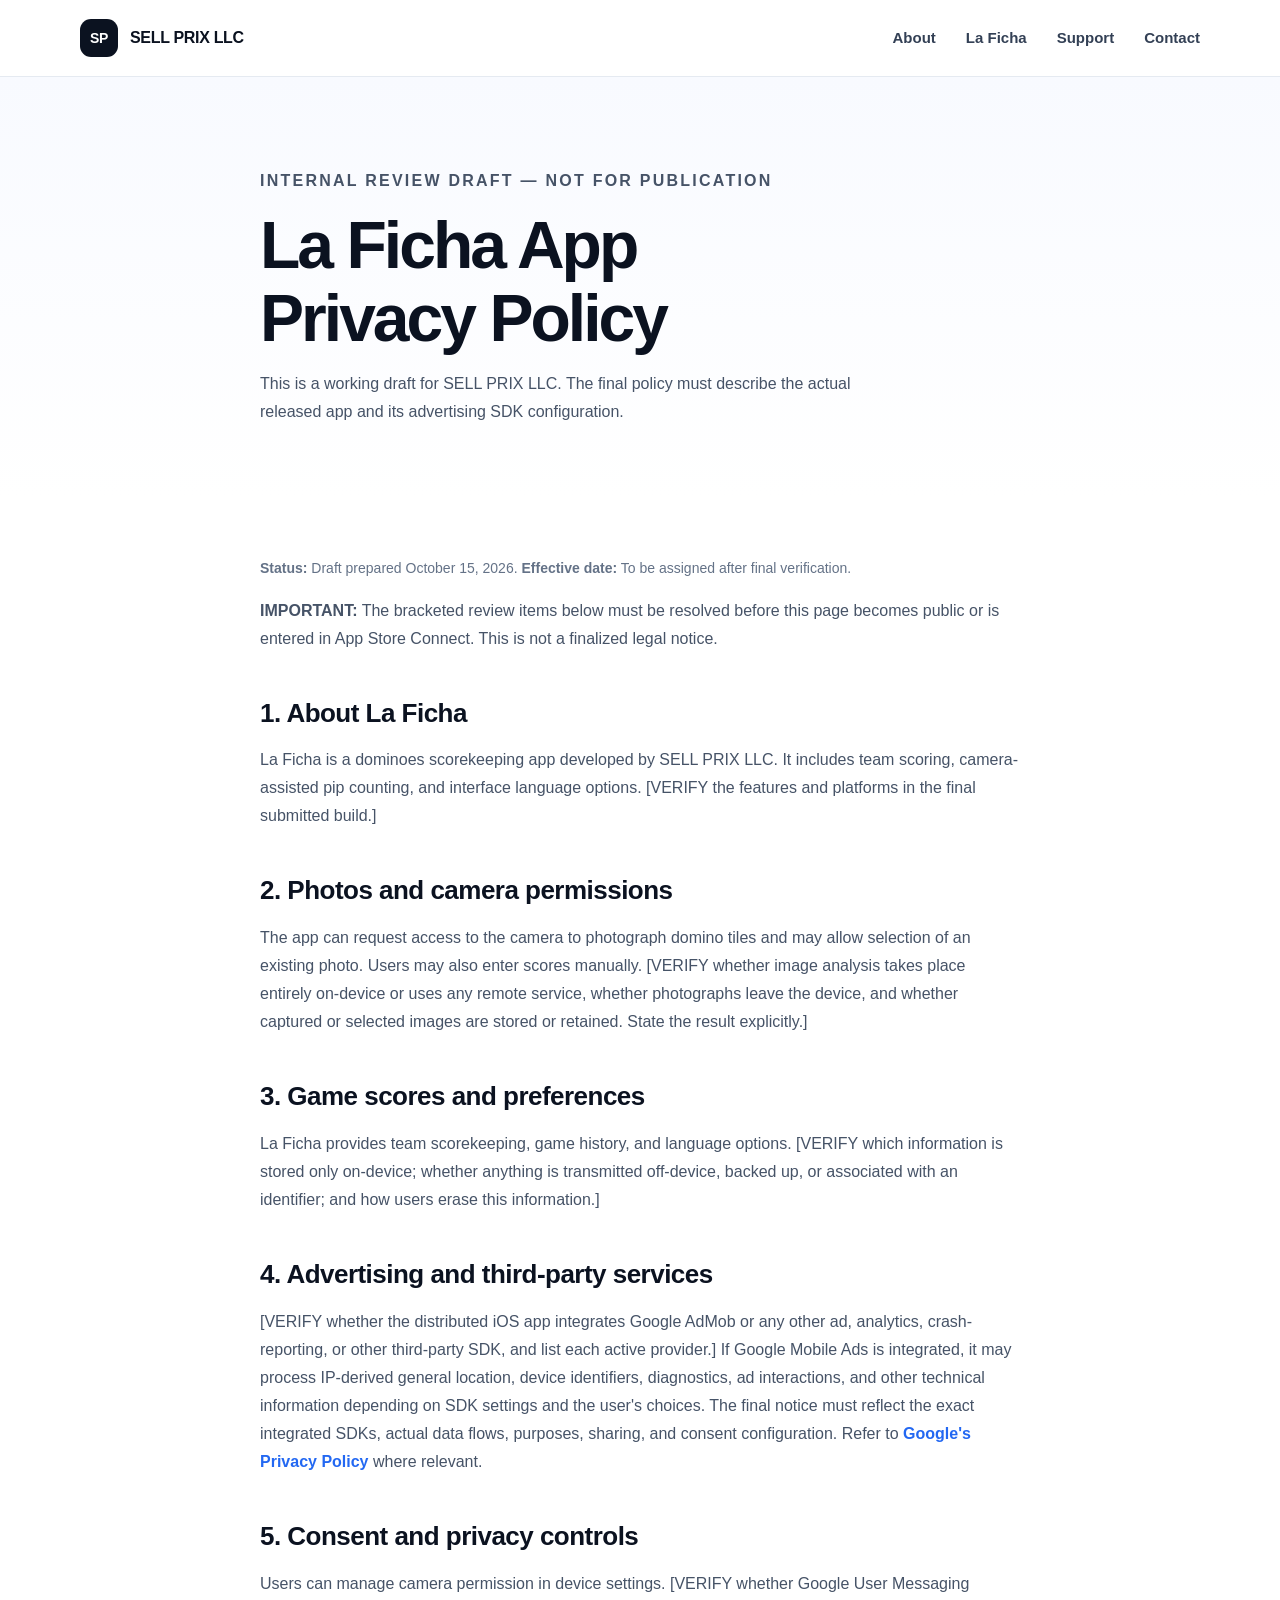
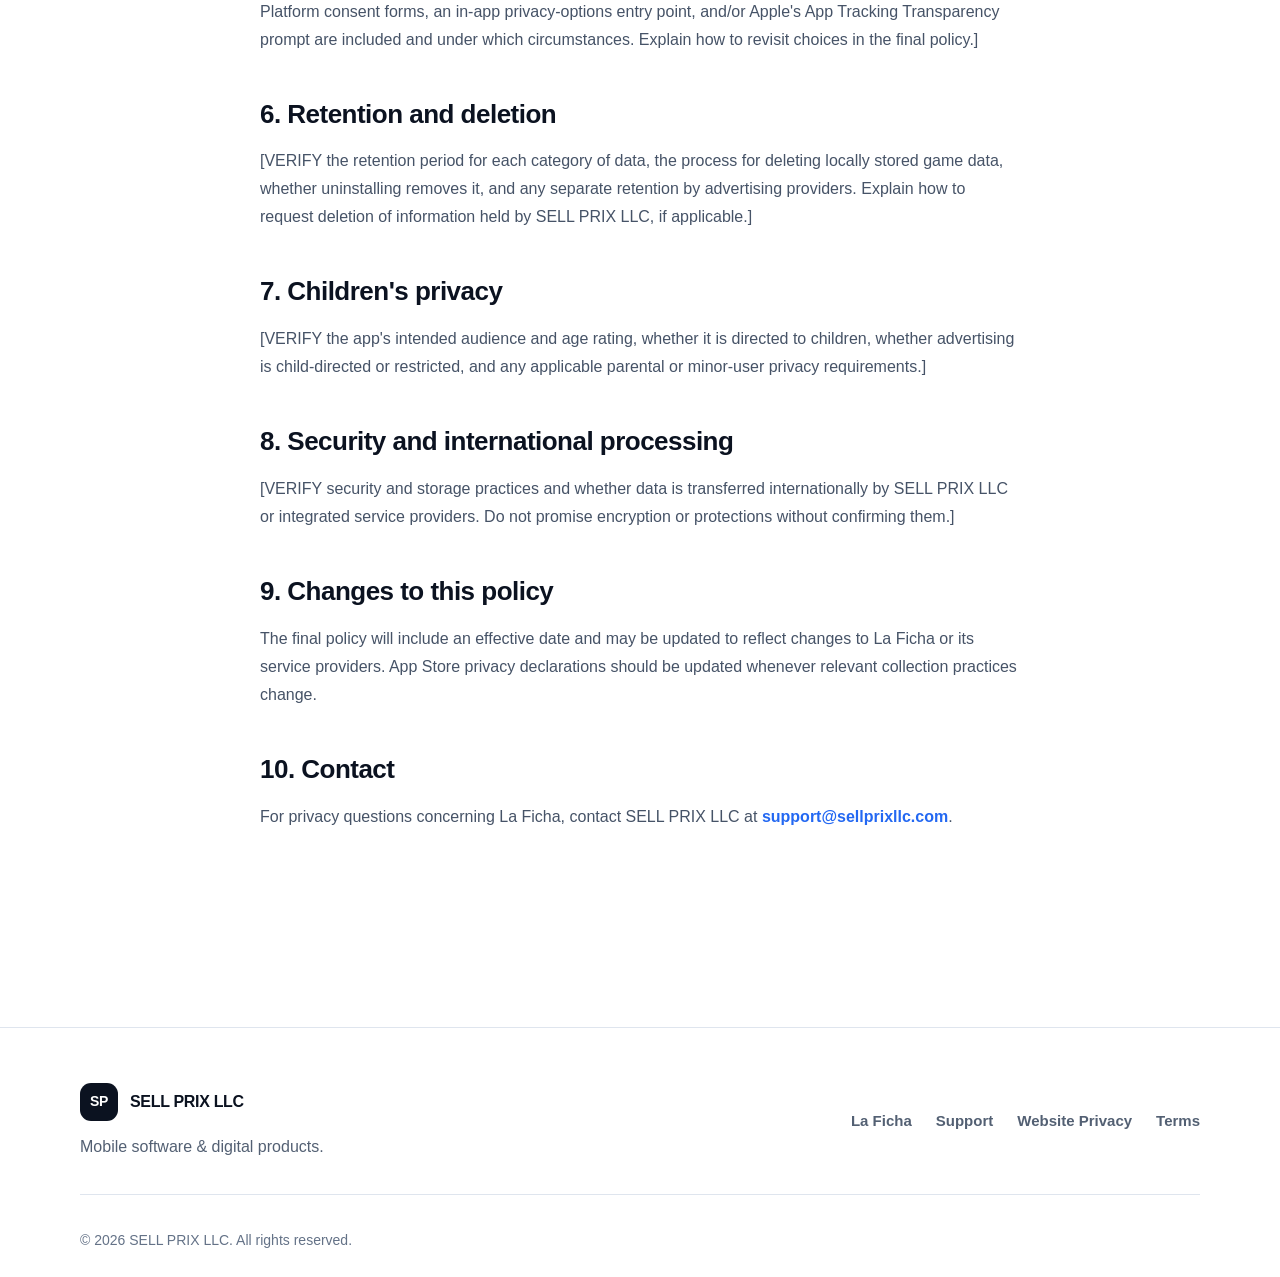
==== la-ficha-privacy.html @ 730cd88e "Stage internal review-only La Ficha app privacy policy; do not publish before SDK and data-flow audi" ====
<!doctype html>
<html lang="en">
<head>
  <meta charset="utf-8">
  <meta name="viewport" content="width=device-width, initial-scale=1">
  <meta name="robots" content="noindex,nofollow">
  <meta name="theme-color" content="#0b1220">
  <meta name="description" content="Internal review draft of the La Ficha app privacy policy. Not yet finalized or approved for publication.">
  <title>La Ficha App Privacy — Internal Review Draft | SELL PRIX LLC</title>
  <link rel="icon" type="image/svg+xml" href="favicon.svg">
  <link rel="stylesheet" href="styles.css?v=2026-refresh-1">
</head>
<body>
  <a class="skip-link" href="#main-content">Skip to content</a>
  <header class="site-header">
    <div class="container nav-wrap">
      <a class="brand" href="index.html" aria-label="SELL PRIX LLC home"><span class="brand-mark">SP</span><span>SELL PRIX LLC</span></a>
      <button class="nav-toggle" type="button" aria-label="Open navigation" aria-controls="primary-nav" aria-expanded="false">☰</button>
      <nav class="nav-links" id="primary-nav" aria-label="Primary navigation">
        <a href="index.html#about">About</a><a href="la-ficha.html">La Ficha</a><a href="support.html">Support</a><a href="index.html#contact">Contact</a>
      </nav>
    </div>
  </header>
  <main id="main-content">
    <section class="page-hero">
      <div class="container content-narrow">
        <p class="eyebrow">Internal review draft — not for publication</p>
        <h1>La Ficha App Privacy Policy</h1>
        <p>This is a working draft for SELL PRIX LLC. The final policy must describe the actual released app and its advertising SDK configuration.</p>
      </div>
    </section>
    <section class="content-page">
      <div class="container content-narrow">
        <p class="meta"><strong>Status:</strong> Draft prepared October 15, 2026. <strong>Effective date:</strong> To be assigned after final verification.</p>
        <p><strong>IMPORTANT:</strong> The bracketed review items below must be resolved before this page becomes public or is entered in App Store Connect. This is not a finalized legal notice.</p>

        <h2>1. About La Ficha</h2>
        <p>La Ficha is a dominoes scorekeeping app developed by SELL PRIX LLC. It includes team scoring, camera-assisted pip counting, and interface language options. [VERIFY the features and platforms in the final submitted build.]</p>

        <h2>2. Photos and camera permissions</h2>
        <p>The app can request access to the camera to photograph domino tiles and may allow selection of an existing photo. Users may also enter scores manually. [VERIFY whether image analysis takes place entirely on-device or uses any remote service, whether photographs leave the device, and whether captured or selected images are stored or retained. State the result explicitly.]</p>

        <h2>3. Game scores and preferences</h2>
        <p>La Ficha provides team scorekeeping, game history, and language options. [VERIFY which information is stored only on-device; whether anything is transmitted off-device, backed up, or associated with an identifier; and how users erase this information.]</p>

        <h2>4. Advertising and third-party services</h2>
        <p>[VERIFY whether the distributed iOS app integrates Google AdMob or any other ad, analytics, crash-reporting, or other third-party SDK, and list each active provider.] If Google Mobile Ads is integrated, it may process IP-derived general location, device identifiers, diagnostics, ad interactions, and other technical information depending on SDK settings and the user's choices. The final notice must reflect the exact integrated SDKs, actual data flows, purposes, sharing, and consent configuration. Refer to <a class="text-link" href="https://policies.google.com/privacy">Google's Privacy Policy</a> where relevant.</p>

        <h2>5. Consent and privacy controls</h2>
        <p>Users can manage camera permission in device settings. [VERIFY whether Google User Messaging Platform consent forms, an in-app privacy-options entry point, and/or Apple's App Tracking Transparency prompt are included and under which circumstances. Explain how to revisit choices in the final policy.]</p>

        <h2>6. Retention and deletion</h2>
        <p>[VERIFY the retention period for each category of data, the process for deleting locally stored game data, whether uninstalling removes it, and any separate retention by advertising providers. Explain how to request deletion of information held by SELL PRIX LLC, if applicable.]</p>

        <h2>7. Children's privacy</h2>
        <p>[VERIFY the app's intended audience and age rating, whether it is directed to children, whether advertising is child-directed or restricted, and any applicable parental or minor-user privacy requirements.]</p>

        <h2>8. Security and international processing</h2>
        <p>[VERIFY security and storage practices and whether data is transferred internationally by SELL PRIX LLC or integrated service providers. Do not promise encryption or protections without confirming them.]</p>

        <h2>9. Changes to this policy</h2>
        <p>The final policy will include an effective date and may be updated to reflect changes to La Ficha or its service providers. App Store privacy declarations should be updated whenever relevant collection practices change.</p>

        <h2>10. Contact</h2>
        <p>For privacy questions concerning La Ficha, contact SELL PRIX LLC at <a class="text-link" href="mailto:support@sellprixllc.com">support@sellprixllc.com</a>.</p>
      </div>
    </section>
  </main>
  <footer class="site-footer">
    <div class="container footer-grid">
      <div><a class="brand footer-brand" href="index.html"><span class="brand-mark">SP</span><span>SELL PRIX LLC</span></a><p>Mobile software &amp; digital products.</p></div>
      <div class="footer-links"><a href="la-ficha.html">La Ficha</a><a href="support.html">Support</a><a href="privacy.html">Website Privacy</a><a href="terms.html">Terms</a></div>
    </div>
    <div class="container copyright">© 2026 SELL PRIX LLC. All rights reserved.</div>
  </footer>
  <script src="script.js"></script>
</body>
</html>
---- styles.css ----
:root {
  --ink: #0b1220;
  --muted-ink: #536073;
  --blue: #2368f2;
  --blue-dark: #164dc0;
  --line: #dfe5ee;
  --surface: #f4f7fb;
  --white: #ffffff;
  --radius: 22px;
}
* { box-sizing: border-box; }
html { scroll-behavior: smooth; scroll-padding-top: 96px; -webkit-text-size-adjust: 100%; }
body {
  margin: 0;
  font-family: Inter, ui-sans-serif, -apple-system, BlinkMacSystemFont, "Segoe UI", sans-serif;
  color: var(--ink);
  background: var(--white);
  line-height: 1.6;
}
a { color: inherit; }
h1, h2, h3 { text-wrap: balance; }
img { max-width: 100%; display: block; }
.container { width: min(1120px, calc(100% - 40px)); margin: 0 auto; }

.site-header {
  position: sticky;
  top: 0;
  z-index: 50;
  background: rgba(255,255,255,.92);
  border-bottom: 1px solid rgba(223,229,238,.8);
  backdrop-filter: blur(18px);
}
.nav-wrap { min-height: 76px; display: flex; align-items: center; justify-content: space-between; }
.brand {
  display: inline-flex; align-items: center; gap: 12px; text-decoration: none;
  font-weight: 800; letter-spacing: -.02em; line-height: 1.2;
}
.brand-mark {
  width: 38px; height: 38px; border-radius: 11px; display: inline-grid; place-items: center;
  background: var(--ink); color: var(--white); font-size: 14px;
}
.nav-links { display: flex; gap: 30px; align-items: center; }
.nav-links a { text-decoration: none; color: #334055; font-weight: 650; font-size: 15px; }
.nav-links a:hover { color: var(--blue); }
.nav-toggle { display: none; border: 0; background: transparent; font-size: 25px; padding: 8px; color: var(--ink); }

.hero {
  overflow: hidden;
  background: radial-gradient(circle at 75% 20%, rgba(35,104,242,.12), transparent 28%),
              linear-gradient(180deg, #fff 0%, #f8faff 100%);
}
.hero-grid {
  min-height: 680px; display: grid; grid-template-columns: 1.08fr .92fr;
  gap: 70px; align-items: center; padding: 86px 0;
}
.eyebrow {
  margin: 0 0 14px; text-transform: uppercase; letter-spacing: .14em;
  font-size: 12px; font-weight: 800; color: var(--blue); line-height: 1.5;
}
.hero h1, .section h2, .page-hero h1 {
  margin: 0; letter-spacing: -.045em; line-height: 1.1;
}
.hero h1 { max-width: 740px; font-size: clamp(42px, 6.6vw, 76px); }
.hero h1 span { color: var(--blue); }
.hero-copy { max-width: 62ch; margin: 26px 0 0; color: var(--muted-ink); font-size: clamp(17px, 1.7vw, 19px); line-height: 1.7; }
.hero-actions { display: flex; flex-wrap: wrap; gap: 12px; margin-top: 34px; }
.button {
  display: inline-flex; align-items: center; justify-content: center; min-height: 50px;
  padding: 0 20px; border-radius: 14px; text-decoration: none; font-weight: 750;
}
.primary { background: var(--blue); color: white; }
.secondary { background: white; border: 1px solid var(--line); color: var(--ink); }

/* iPhone preview: image fills the screen, with no artificial top or bottom gap. */
.hero-card { display: flex; align-items: center; justify-content: center; min-width: 0; }
.phone-shell {
  position: relative;
  width: min(390px, calc(100vw - 36px));
  padding: 7px;
  border: 4px solid #0a0d14;
  border-radius: 52px;
  background: #0a0d14;
  box-shadow: 0 28px 70px rgba(11, 18, 32, .25);
  overflow: hidden;
  transform: none;
}
.phone-top {
  position: absolute;
  z-index: 2;
  top: 7px;
  left: 50%;
  width: 38%;
  height: 22px;
  margin: 0;
  transform: translateX(-50%);
  border-radius: 0 0 16px 16px;
  background: #0a0d14;
  pointer-events: none;
}
.phone-screen {
  display: block;
  width: 100%;
  max-width: none;
  height: auto;
  border-radius: 40px;
  object-fit: contain;
  object-position: center;
  background: transparent;
}

.section { padding: 100px 0; }
.section.muted { background: var(--surface); }
.section h2 { font-size: clamp(34px, 4.6vw, 54px); max-width: 720px; }
.split { display: grid; grid-template-columns: .85fr 1.15fr; gap: 90px; }
.prose { color: var(--muted-ink); font-size: 17px; line-height: 1.75; }

.product-card {
  margin-top: 42px; background: white; border: 1px solid var(--line); border-radius: var(--radius); padding: 30px;
  box-shadow: 0 12px 34px rgba(30,46,77,.06);
}
.product-card--full { display: grid; gap: 28px; }
.product-title-row { display: flex; gap: 16px; align-items: center; flex-wrap: wrap; }
.product-title-row h3 { margin: 0; font-size: 32px; letter-spacing: -.035em; line-height: 1.25; }
.status {
  background: #edf4ff; color: #1b55c7; border: 1px solid #d9e7ff;
  border-radius: 999px; padding: 5px 10px; font-size: 12px; font-weight: 800;
}
.product-copy > p { color: var(--muted-ink); max-width: 75ch; font-size: 17px; line-height: 1.7; }
.feature-tags { display: flex; flex-wrap: wrap; gap: 8px; margin: 18px 0; }
.feature-tags span {
  border: 1px solid var(--line); border-radius: 999px; padding: 7px 11px;
  font-size: 12px; font-weight: 700;
}
.text-link { color: var(--blue); text-decoration: none; font-weight: 800; }

.screenshot-grid {
  display: grid;
  grid-template-columns: repeat(3, 1fr);
  gap: 18px;
}
.shot-card {
  margin: 0;
  background: #fff;
  border: 1px solid var(--line);
  border-radius: 20px;
  overflow: hidden;
  box-shadow: 0 8px 24px rgba(30,46,77,.06);
}
.shot-card img {
  width: 100%;
  height: auto;
  aspect-ratio: auto;
  object-fit: contain;
  object-position: top center;
  background: transparent;
}
.shot-card figcaption {
  padding: 14px 16px 16px;
  font-weight: 700;
  font-size: 14px;
  color: #334055;
}

/* Match the homepage iPhone mockup on all three La Ficha gallery screenshots. */
.shot-card {
  display: flex;
  flex-direction: column;
  align-items: center;
  padding: 18px 12px 0;
  min-width: 0;
}
.shot-phone.phone-shell {
  width: min(100%, 270px);
  padding: 5px;
  border-width: 3px;
  border-radius: 39px;
  box-shadow: 0 16px 36px rgba(11, 18, 32, .18);
  flex: 0 0 auto;
}
.shot-phone .phone-top {
  top: 5px;
  height: 17px;
  border-radius: 0 0 12px 12px;
}
.shot-phone .phone-screen {
  border-radius: 31px;
}
.shot-card figcaption {
  width: 100%;
  text-align: center;
}

.cards { margin-top: 42px; display: grid; grid-template-columns: repeat(3, 1fr); gap: 18px; }
.info-card { border: 1px solid var(--line); border-radius: var(--radius); padding: 27px; }
.card-number { font-size: 12px; font-weight: 850; color: var(--blue); }
.info-card h3 { margin: 24px 0 10px; font-size: 21px; line-height: 1.3; }
.info-card p { margin: 0; color: var(--muted-ink); font-size: 16px; line-height: 1.7; }

.contact-section { padding-top: 25px; }
.contact-box {
  display: grid; grid-template-columns: 1.15fr .85fr; gap: 48px; align-items: center;
  padding: 62px; border-radius: 30px; background: var(--ink); color: white;
}
.contact-box h2 { color: white; }
.contact-box p { color: #bec8d8; max-width: 60ch; font-size: 17px; line-height: 1.7; }
.eyebrow.light { color: #8fb7ff; }
.contact-actions { display: flex; flex-direction: column; align-items: flex-start; gap: 10px; min-width: 0; }
.light-button { background: white; color: var(--ink); max-width: 100%; padding: 12px 18px; min-width: 0; font-size: 16px; line-height: 1.4; text-align: center; white-space: normal; overflow-wrap: anywhere; }
.contact-note { font-size: 12px; margin: 0; }

.site-footer { margin-top: 90px; padding: 55px 0 26px; border-top: 1px solid var(--line); }
.footer-grid { display: flex; justify-content: space-between; gap: 30px; }
.footer-brand { margin-bottom: 13px; }
.footer-grid p { color: var(--muted-ink); margin: 0; }
.footer-links { display: flex; gap: 24px; align-items: center; flex-wrap: wrap; font-size: 15px; line-height: 1.5; }
.footer-links a { color: var(--muted-ink); text-decoration: none; font-weight: 650; }
.copyright {
  padding-top: 35px; margin-top: 35px; border-top: 1px solid var(--line);
  color: #647287; font-size: 14px; line-height: 1.5;
}

.page-hero { padding: 90px 0 55px; background: linear-gradient(180deg, #f8faff, #fff); }
.page-hero h1 { font-size: clamp(38px, 5.2vw, 66px); }
.page-hero p { max-width: 67ch; color: var(--muted-ink); font-size: clamp(16px, 1.6vw, 18px); line-height: 1.7; }
.content-page { padding: 45px 0 90px; }
.content-narrow { max-width: 760px; }
.content-narrow h2 { margin: 44px 0 12px; font-size: clamp(22px, 2.4vw, 26px); line-height: 1.3; letter-spacing: -.02em; }
.content-narrow p, .content-narrow li { color: #465367; font-size: 16px; line-height: 1.75; overflow-wrap: anywhere; }
.meta { font-size: 14px !important; color: #647287 !important; }
.support-grid { display: grid; grid-template-columns: repeat(2, 1fr); gap: 18px; margin-top: 34px; }
.support-card { border: 1px solid var(--line); border-radius: var(--radius); padding: 28px; }
.support-card h3 { margin: 0 0 12px; font-size: 22px; line-height: 1.3; }
.support-card p { margin: 0; color: var(--muted-ink); font-size: 16px; line-height: 1.7; overflow-wrap: anywhere; }

@media (max-width: 980px) {
  .screenshot-grid { grid-template-columns: 1fr; }
}

@media (max-width: 820px) {
  .nav-toggle { display: block; }
  .nav-links {
    display: none; position: absolute; top: 76px; left: 0; right: 0;
    flex-direction: column; align-items: flex-start; gap: 0; background: white;
    border-bottom: 1px solid var(--line); padding: 8px 20px 18px;
  }
  .nav-links.open { display: flex; }
  .nav-links a { width: 100%; padding: 12px 0; }
  .hero-grid { grid-template-columns: 1fr; min-height: auto; gap: 44px; padding: 54px 0; }
  .hero-copy { margin-top: 22px; }
  .hero-actions { margin-top: 27px; }
  .phone-shell { transform: none; }
  .split, .contact-box { grid-template-columns: 1fr; gap: 28px; }
  .cards { grid-template-columns: 1fr; }
  .contact-box { padding: 38px 28px; }
  .footer-grid { flex-direction: column; }
  .footer-links { flex-wrap: wrap; }
  .support-grid { grid-template-columns: 1fr; }
}
@media (max-width: 520px) {
  .container { width: min(100% - 28px, 1120px); }
  .hero-grid { gap: 36px; padding: 40px 0 46px; }
  .hero .eyebrow { font-size: 11px; letter-spacing: .1em; margin-bottom: 10px; }
  .hero h1 { font-size: clamp(36px, 10.1vw, 47px); }
  .hero-copy { font-size: 17px; line-height: 1.6; margin-top: 18px; }
  .hero-actions { gap: 10px; margin-top: 24px; }
  .hero-actions .button { min-height: 48px; padding-inline: 17px; }
  .section { padding: 60px 0; }
  .section .eyebrow { margin-bottom: 10px; }
  .section h2 { font-size: clamp(31px, 8.3vw, 39px); }
  .product-card { padding: 20px; margin-top: 28px; }
  .cards { margin-top: 28px; gap: 14px; }
  .info-card { padding: 24px; }
  .contact-box { width: min(100% - 20px, 1120px); padding: 32px 24px; }
  .contact-section { padding-top: 16px; }
  .site-footer { margin-top: 56px; padding: 40px 0 24px; }
  .footer-grid { gap: 22px; }
  .copyright { padding-top: 22px; margin-top: 24px; }
  .page-hero { padding: 52px 0 36px; }
  .content-page { padding: 36px 0 68px; }
  .support-grid { margin-top: 8px; gap: 14px; }
  .page-hero h1 { font-size: clamp(34px, 9vw, 42px); }
  .content-narrow h2 { margin-top: 34px; font-size: 23px; }
}


/* 2026 refinements — global clarity, interaction feedback, and accessible navigation.
   Existing screenshot, hero-phone, and gallery-phone rules above are deliberately unchanged. */
:root { color-scheme: light; }
a, button { -webkit-tap-highlight-color: transparent; }
a:focus-visible, button:focus-visible, summary:focus-visible {
  outline: 3px solid #2368f2;
  outline-offset: 4px;
}
.skip-link {
  position: fixed;
  top: 8px;
  left: 12px;
  z-index: 200;
  transform: translateY(-160%);
  background: #0b1220;
  color: white;
  font-weight: 750;
  padding: 12px 18px;
  border-radius: 12px;
  text-decoration: none;
}
.skip-link:focus { transform: translateY(0); }
.site-header { -webkit-backdrop-filter: blur(18px); }
.brand-mark { transition: box-shadow .2s ease; }
.brand:hover .brand-mark { box-shadow: 0 0 0 4px rgba(35,104,242,.12); }
.nav-links a {
  position: relative;
  padding: 8px 0;
  transition: color .18s ease;
}
.nav-links a[aria-current="page"] { color: var(--blue-dark); }
.nav-links a:hover, .nav-links a:focus-visible { color: var(--blue-dark); }
.button {
  transition: background-color .18s ease, border-color .18s ease, box-shadow .18s ease, transform .18s ease;
}
.button:hover { transform: translateY(-2px); }
.button.primary:hover { background: var(--blue-dark); box-shadow: 0 10px 28px rgba(35,104,242,.2); }
.button.secondary:hover { border-color: #9bbbf8; box-shadow: 0 8px 24px rgba(11,18,32,.07); }
.button.light-button:hover { background: #f0f5ff; box-shadow: 0 12px 25px rgba(0,0,0,.12); }
.text-link { text-underline-offset: 4px; }
.text-link:hover { text-decoration: underline; }
.product-actions { display: flex; flex-wrap: wrap; align-items: center; gap: 12px 24px; }
.secondary-text-link { color: #40526b; }
.info-card, .support-card, .feature-card {
  transition: border-color .18s ease, box-shadow .18s ease, transform .18s ease;
}
.info-card:hover, .support-card:hover, .feature-card:hover {
  border-color: #cbd9f3;
  box-shadow: 0 14px 32px rgba(30,46,77,.065);
  transform: translateY(-2px);
}
.footer-links a { transition: color .18s ease; }
.footer-links a:hover { color: var(--blue-dark); text-decoration: underline; text-underline-offset: 4px; }
.contact-secondary-link {
  color: #d6e5ff;
  font-size: 15px;
  text-decoration: underline;
  text-underline-offset: 4px;
  overflow-wrap: anywhere;
}
.contact-secondary-link:hover { color: white; }
.section-intro {
  max-width: 64ch;
  margin: 18px 0 0;
  font-size: 17px;
  line-height: 1.75;
  color: var(--muted-ink);
}

/* Dedicated La Ficha product page */
.product-hero {
  overflow: hidden;
  background: radial-gradient(circle at 75% 20%, rgba(35,104,242,.13), transparent 36%),
              linear-gradient(180deg, #fff 0%, #f7faff 100%);
}
.product-hero-grid {
  min-height: 650px;
  display: grid;
  grid-template-columns: 1.08fr .92fr;
  gap: 62px;
  align-items: center;
  padding: 72px 0;
}
.product-hero-copy { min-width: 0; }
.product-hero-copy > .product-title-row { margin: 0 0 18px; }
.product-hero h1 {
  margin: 0;
  max-width: 740px;
  letter-spacing: -.05em;
  line-height: 1.08;
  font-size: clamp(42px, 5.5vw, 68px);
}
.product-hero h1 span { color: var(--blue); }
.product-lead {
  max-width: 62ch;
  margin: 23px 0 0;
  font-size: clamp(17px, 1.7vw, 19px);
  line-height: 1.7;
  color: var(--muted-ink);
}
.product-hero .hero-actions { margin-top: 27px; }
.launch-note {
  max-width: 62ch;
  margin: 20px 0 0;
  color: #576780;
  font-size: 14px;
  line-height: 1.65;
}
.feature-grid {
  margin-top: 36px;
  display: grid;
  grid-template-columns: repeat(2,minmax(0,1fr));
  gap: 18px;
}
.feature-card {
  padding: 29px;
  border: 1px solid var(--line);
  border-radius: 22px;
  background: white;
}
.feature-number {
  display: inline-flex;
  align-items: center;
  justify-content: center;
  min-width: 44px;
  min-height: 44px;
  border: 1px solid #dce8ff;
  border-radius: 13px;
  background: #f2f7ff;
  color: var(--blue-dark);
  font-size: 13px;
  font-weight: 850;
}
.feature-card h3 {
  margin: 20px 0 9px;
  font-size: 22px;
  line-height: 1.3;
  letter-spacing: -.025em;
}
.feature-card p {
  margin: 0;
  max-width: 53ch;
  font-size: 16px;
  line-height: 1.75;
  color: var(--muted-ink);
}
.faq-layout {
  display: grid;
  grid-template-columns: .83fr 1.17fr;
  gap: clamp(30px, 6vw, 82px);
  align-items: start;
}
.faq-list { display: grid; gap: 12px; min-width: 0; }
.faq-item {
  background: #fff;
  border: 1px solid #e0e7f2;
  border-radius: 16px;
  box-shadow: 0 5px 14px rgba(30,46,77,.025);
  overflow: hidden;
}
.faq-item summary {
  cursor: pointer;
  display: flex;
  align-items: center;
  justify-content: space-between;
  gap: 14px;
  padding: 18px 20px;
  font-size: 17px;
  font-weight: 750;
  line-height: 1.4;
  list-style: none;
}
.faq-item summary::-webkit-details-marker { display: none; }
.faq-item summary::after {
  content: "+";
  flex: 0 0 auto;
  display: grid;
  place-items: center;
  width: 29px;
  height: 29px;
  border-radius: 50%;
  color: var(--blue-dark);
  background: #eff5ff;
  font-size: 22px;
  font-weight: 450;
  line-height: 1;
}
.faq-item[open] summary::after { content: "−"; }
.faq-item[open] summary { color: #194da9; }
.faq-item p {
  margin: 0;
  padding: 0 20px 20px;
  color: var(--muted-ink);
  font-size: 16px;
  line-height: 1.75;
}
.support-faq { padding-top: 24px; }

@media (max-width: 980px) {
  .product-hero-grid { grid-template-columns: 1fr 1fr; gap: 32px; }
}
@media (max-width: 820px) {
  .nav-links {
    box-shadow: 0 12px 24px rgba(11,18,32,.09);
    border-top: 1px solid var(--line);
  }
  .nav-links.open { animation: nav-appear .18s ease-out; }
  .nav-links a { padding: 13px 6px; border-radius: 8px; }
  .nav-links a[aria-current="page"] { background: #f0f5ff; padding-left: 12px; }
  .product-hero-grid { grid-template-columns: 1fr; gap: 40px; padding: 54px 0; min-height: 0; }
  .faq-layout { grid-template-columns: 1fr; gap: 28px; }
  .feature-grid { grid-template-columns: 1fr 1fr; }
}
@media (max-width: 520px) {
  .product-hero-grid { gap: 36px; padding: 40px 0 46px; }
  .product-hero h1 { font-size: clamp(36px, 10vw, 46px); }
  .product-lead { font-size: 17px; line-height: 1.6; margin-top: 18px; }
  .product-hero .hero-actions { margin-top: 24px; gap: 10px; }
  .product-hero .button { padding-inline: 16px; }
  .feature-grid { grid-template-columns: 1fr; gap: 13px; margin-top: 28px; }
  .feature-card { padding: 24px; }
  .faq-item summary { font-size: 16px; padding: 16px; }
  .faq-item p { padding: 0 16px 17px; }
  .section-intro { font-size: 16px; }
  .product-actions { gap: 11px 20px; }
}
@keyframes nav-appear {
  from { opacity: 0; transform: translateY(-6px); }
  to { opacity: 1; transform: translateY(0); }
}
@media (prefers-reduced-motion: reduce) {
  html { scroll-behavior: auto; }
  *, *::before, *::after { animation-duration: .01ms !important; animation-iteration-count: 1 !important; transition-duration: .01ms !important; }
}
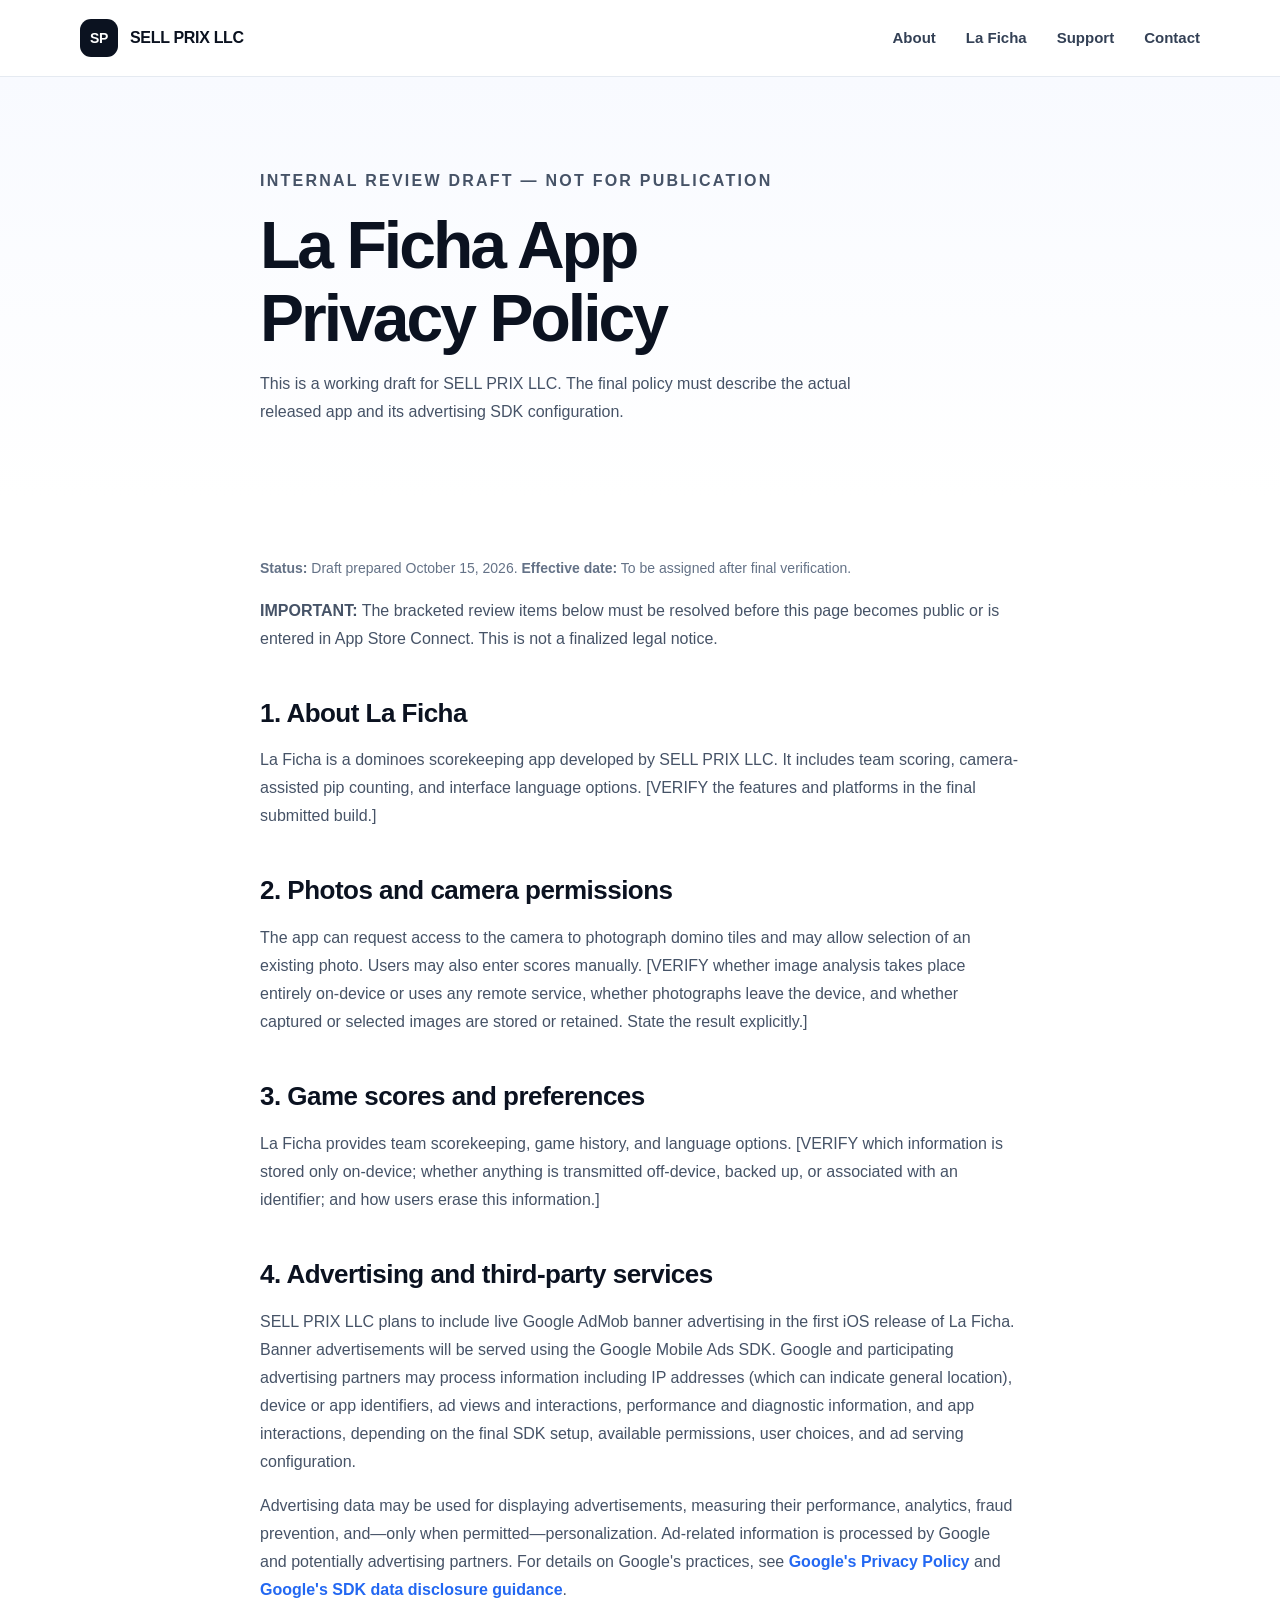
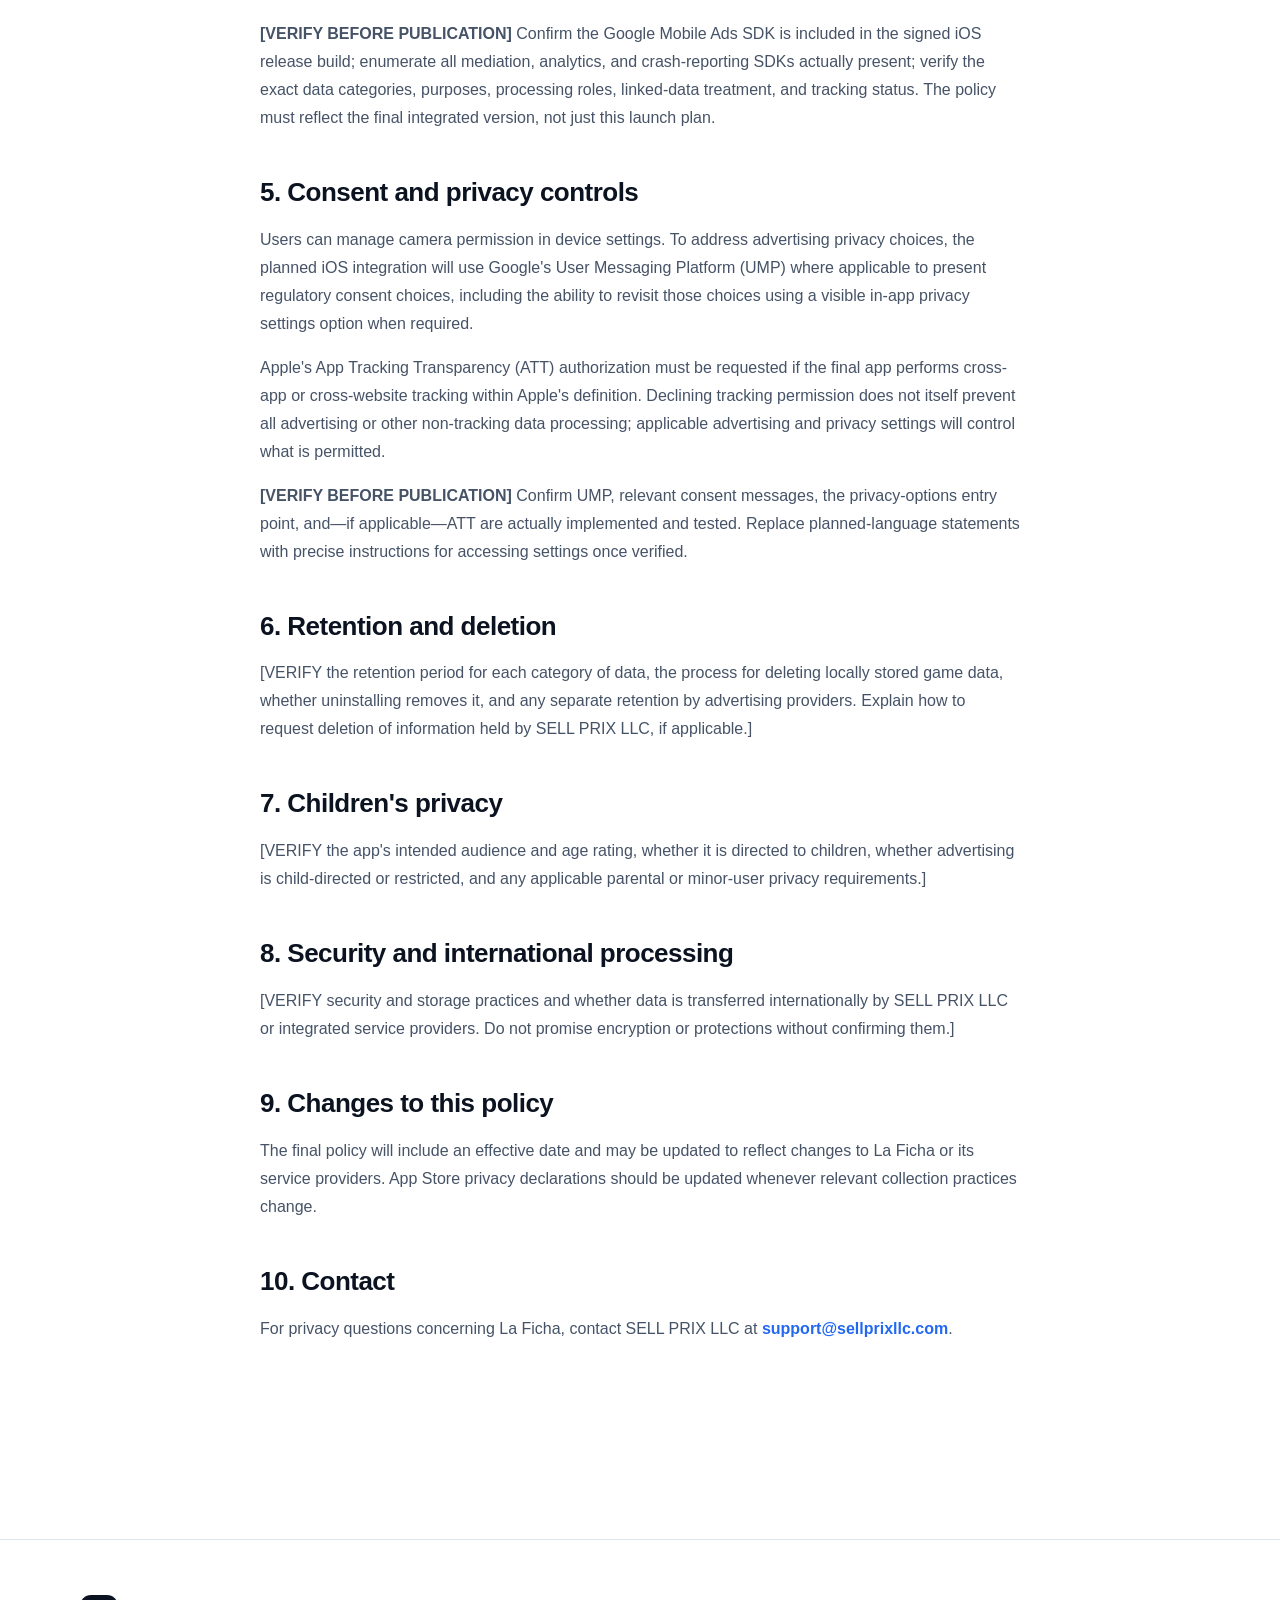
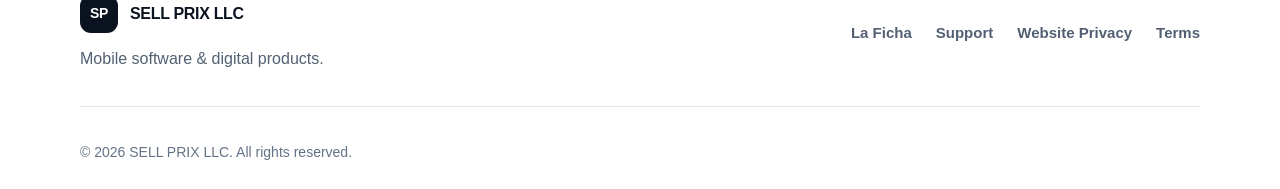
==== commit d9865ddf: "Record confirmed launch with AdMob banners in unpublished privacy draft; detail data and consent ver" ====
--- a/la-ficha-privacy.html
+++ b/la-ficha-privacy.html
@@ -44,10 +44,14 @@
         <p>La Ficha provides team scorekeeping, game history, and language options. [VERIFY which information is stored only on-device; whether anything is transmitted off-device, backed up, or associated with an identifier; and how users erase this information.]</p>
 
         <h2>4. Advertising and third-party services</h2>
-        <p>[VERIFY whether the distributed iOS app integrates Google AdMob or any other ad, analytics, crash-reporting, or other third-party SDK, and list each active provider.] If Google Mobile Ads is integrated, it may process IP-derived general location, device identifiers, diagnostics, ad interactions, and other technical information depending on SDK settings and the user's choices. The final notice must reflect the exact integrated SDKs, actual data flows, purposes, sharing, and consent configuration. Refer to <a class="text-link" href="https://policies.google.com/privacy">Google's Privacy Policy</a> where relevant.</p>
+        <p>SELL PRIX LLC plans to include live Google AdMob banner advertising in the first iOS release of La Ficha. Banner advertisements will be served using the Google Mobile Ads SDK. Google and participating advertising partners may process information including IP addresses (which can indicate general location), device or app identifiers, ad views and interactions, performance and diagnostic information, and app interactions, depending on the final SDK setup, available permissions, user choices, and ad serving configuration.</p>
+        <p>Advertising data may be used for displaying advertisements, measuring their performance, analytics, fraud prevention, and—only when permitted—personalization. Ad-related information is processed by Google and potentially advertising partners. For details on Google's practices, see <a class="text-link" href="https://policies.google.com/privacy">Google's Privacy Policy</a> and <a class="text-link" href="https://developers.google.com/admob/ios/privacy/data-disclosure">Google's SDK data disclosure guidance</a>.</p>
+        <p><strong>[VERIFY BEFORE PUBLICATION]</strong> Confirm the Google Mobile Ads SDK is included in the signed iOS release build; enumerate all mediation, analytics, and crash-reporting SDKs actually present; verify the exact data categories, purposes, processing roles, linked-data treatment, and tracking status. The policy must reflect the final integrated version, not just this launch plan.</p>
 
         <h2>5. Consent and privacy controls</h2>
-        <p>Users can manage camera permission in device settings. [VERIFY whether Google User Messaging Platform consent forms, an in-app privacy-options entry point, and/or Apple's App Tracking Transparency prompt are included and under which circumstances. Explain how to revisit choices in the final policy.]</p>
+        <p>Users can manage camera permission in device settings. To address advertising privacy choices, the planned iOS integration will use Google's User Messaging Platform (UMP) where applicable to present regulatory consent choices, including the ability to revisit those choices using a visible in-app privacy settings option when required.</p>
+        <p>Apple's App Tracking Transparency (ATT) authorization must be requested if the final app performs cross-app or cross-website tracking within Apple's definition. Declining tracking permission does not itself prevent all advertising or other non-tracking data processing; applicable advertising and privacy settings will control what is permitted.</p>
+        <p><strong>[VERIFY BEFORE PUBLICATION]</strong> Confirm UMP, relevant consent messages, the privacy-options entry point, and—if applicable—ATT are actually implemented and tested. Replace planned-language statements with precise instructions for accessing settings once verified.</p>
 
         <h2>6. Retention and deletion</h2>
         <p>[VERIFY the retention period for each category of data, the process for deleting locally stored game data, whether uninstalling removes it, and any separate retention by advertising providers. Explain how to request deletion of information held by SELL PRIX LLC, if applicable.]</p>
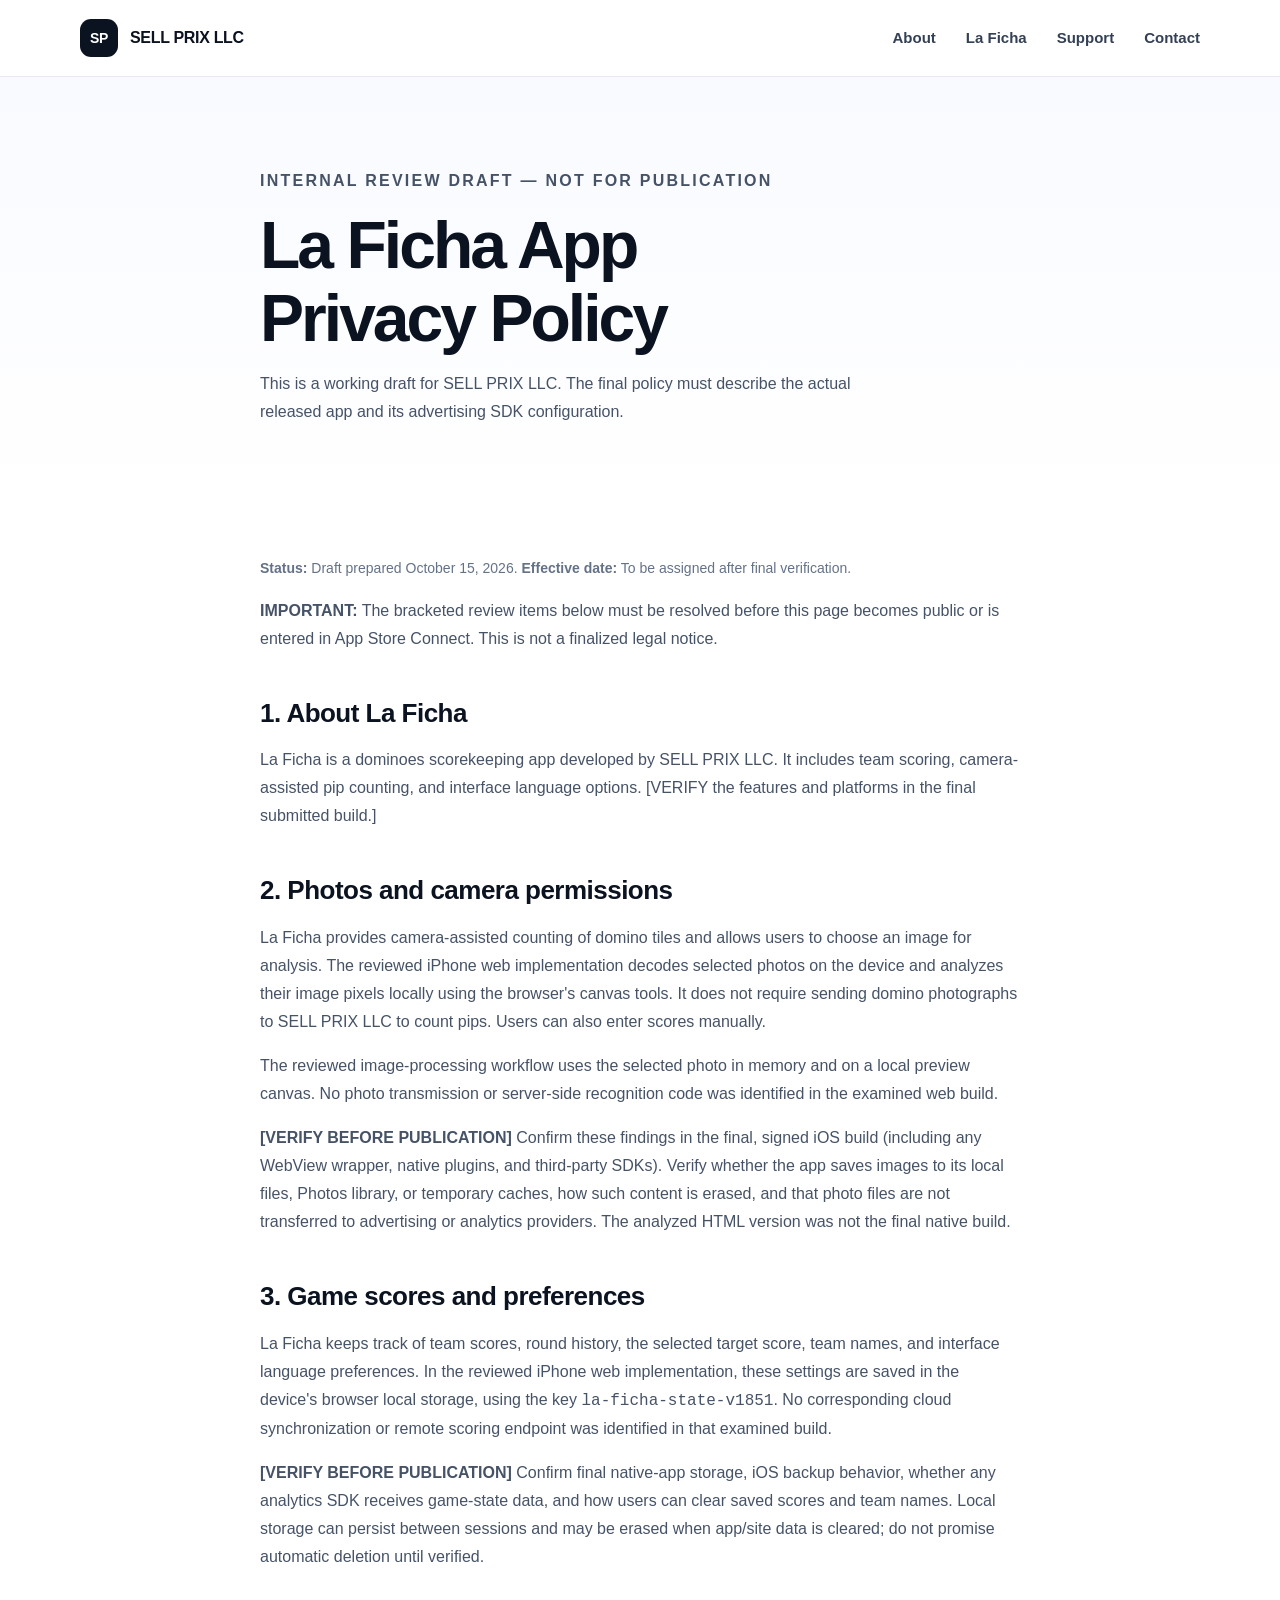
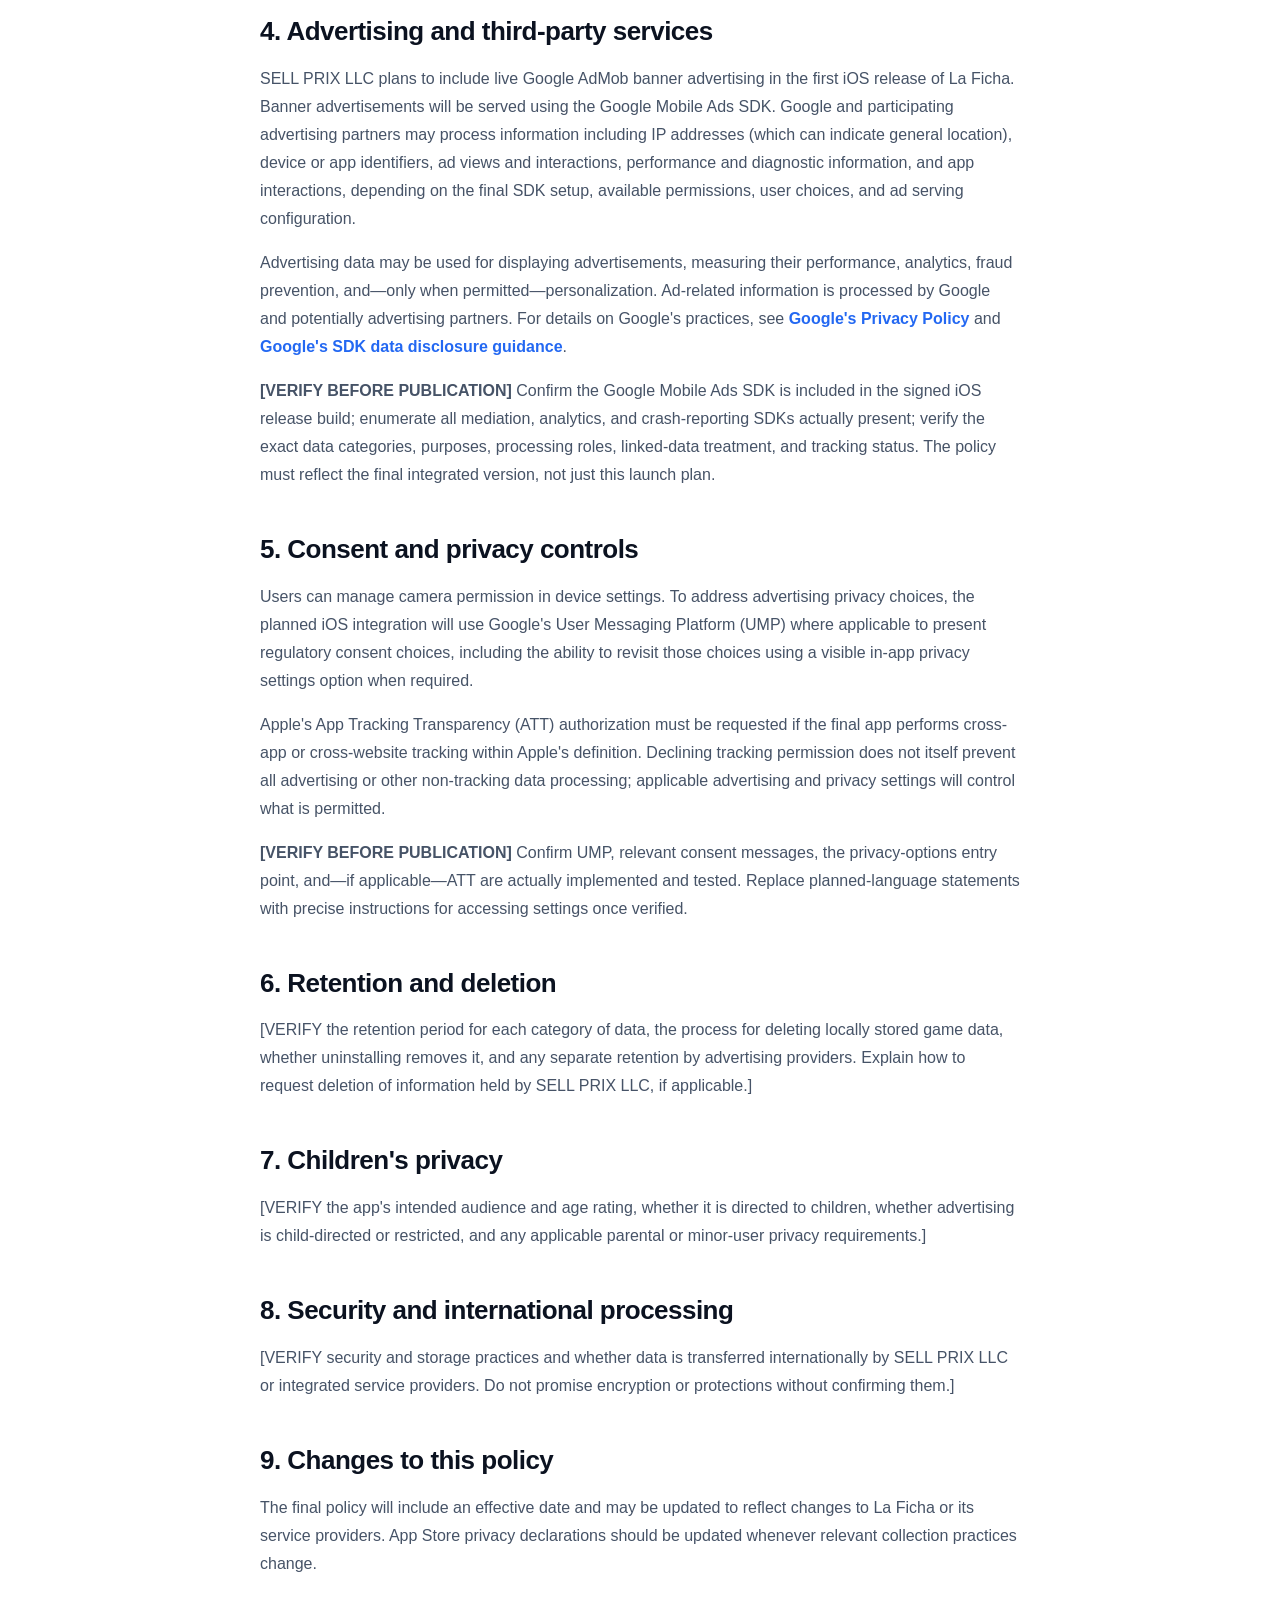
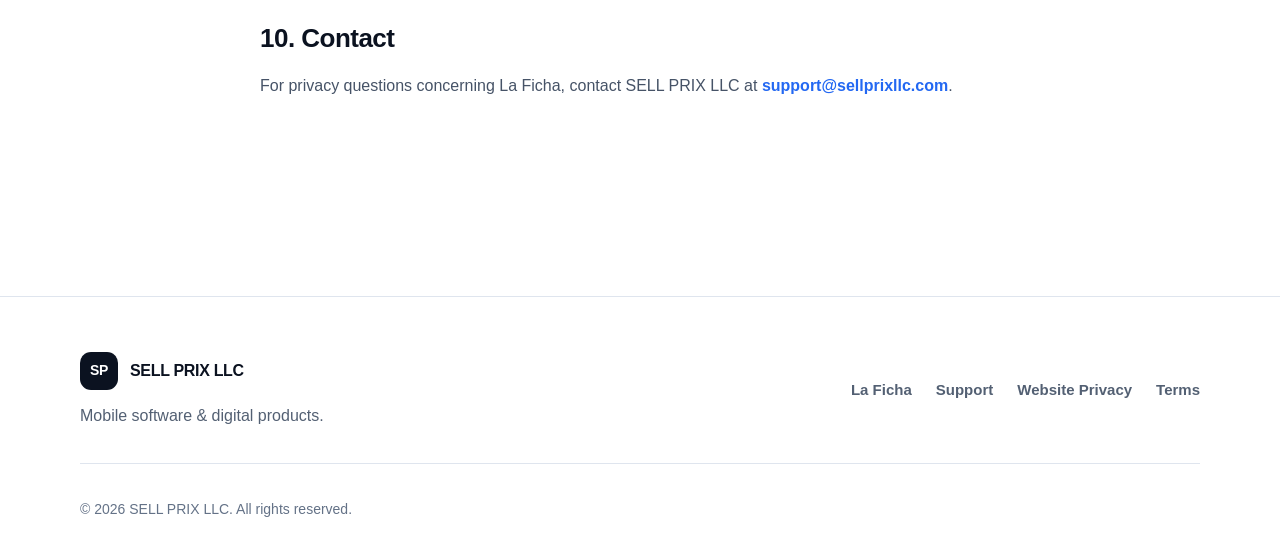
==== commit 8e12dfb7: "Document source-reviewed local photo counting and local game storage with native release verificatio" ====
--- a/la-ficha-privacy.html
+++ b/la-ficha-privacy.html
@@ -38,10 +38,13 @@
         <p>La Ficha is a dominoes scorekeeping app developed by SELL PRIX LLC. It includes team scoring, camera-assisted pip counting, and interface language options. [VERIFY the features and platforms in the final submitted build.]</p>
 
         <h2>2. Photos and camera permissions</h2>
-        <p>The app can request access to the camera to photograph domino tiles and may allow selection of an existing photo. Users may also enter scores manually. [VERIFY whether image analysis takes place entirely on-device or uses any remote service, whether photographs leave the device, and whether captured or selected images are stored or retained. State the result explicitly.]</p>
+        <p>La Ficha provides camera-assisted counting of domino tiles and allows users to choose an image for analysis. The reviewed iPhone web implementation decodes selected photos on the device and analyzes their image pixels locally using the browser's canvas tools. It does not require sending domino photographs to SELL PRIX LLC to count pips. Users can also enter scores manually.</p>
+        <p>The reviewed image-processing workflow uses the selected photo in memory and on a local preview canvas. No photo transmission or server-side recognition code was identified in the examined web build.</p>
+        <p><strong>[VERIFY BEFORE PUBLICATION]</strong> Confirm these findings in the final, signed iOS build (including any WebView wrapper, native plugins, and third-party SDKs). Verify whether the app saves images to its local files, Photos library, or temporary caches, how such content is erased, and that photo files are not transferred to advertising or analytics providers. The analyzed HTML version was not the final native build.</p>
 
         <h2>3. Game scores and preferences</h2>
-        <p>La Ficha provides team scorekeeping, game history, and language options. [VERIFY which information is stored only on-device; whether anything is transmitted off-device, backed up, or associated with an identifier; and how users erase this information.]</p>
+        <p>La Ficha keeps track of team scores, round history, the selected target score, team names, and interface language preferences. In the reviewed iPhone web implementation, these settings are saved in the device's browser local storage, using the key <code>la-ficha-state-v1851</code>. No corresponding cloud synchronization or remote scoring endpoint was identified in that examined build.</p>
+        <p><strong>[VERIFY BEFORE PUBLICATION]</strong> Confirm final native-app storage, iOS backup behavior, whether any analytics SDK receives game-state data, and how users can clear saved scores and team names. Local storage can persist between sessions and may be erased when app/site data is cleared; do not promise automatic deletion until verified.</p>
 
         <h2>4. Advertising and third-party services</h2>
         <p>SELL PRIX LLC plans to include live Google AdMob banner advertising in the first iOS release of La Ficha. Banner advertisements will be served using the Google Mobile Ads SDK. Google and participating advertising partners may process information including IP addresses (which can indicate general location), device or app identifiers, ad views and interactions, performance and diagnostic information, and app interactions, depending on the final SDK setup, available permissions, user choices, and ad serving configuration.</p>
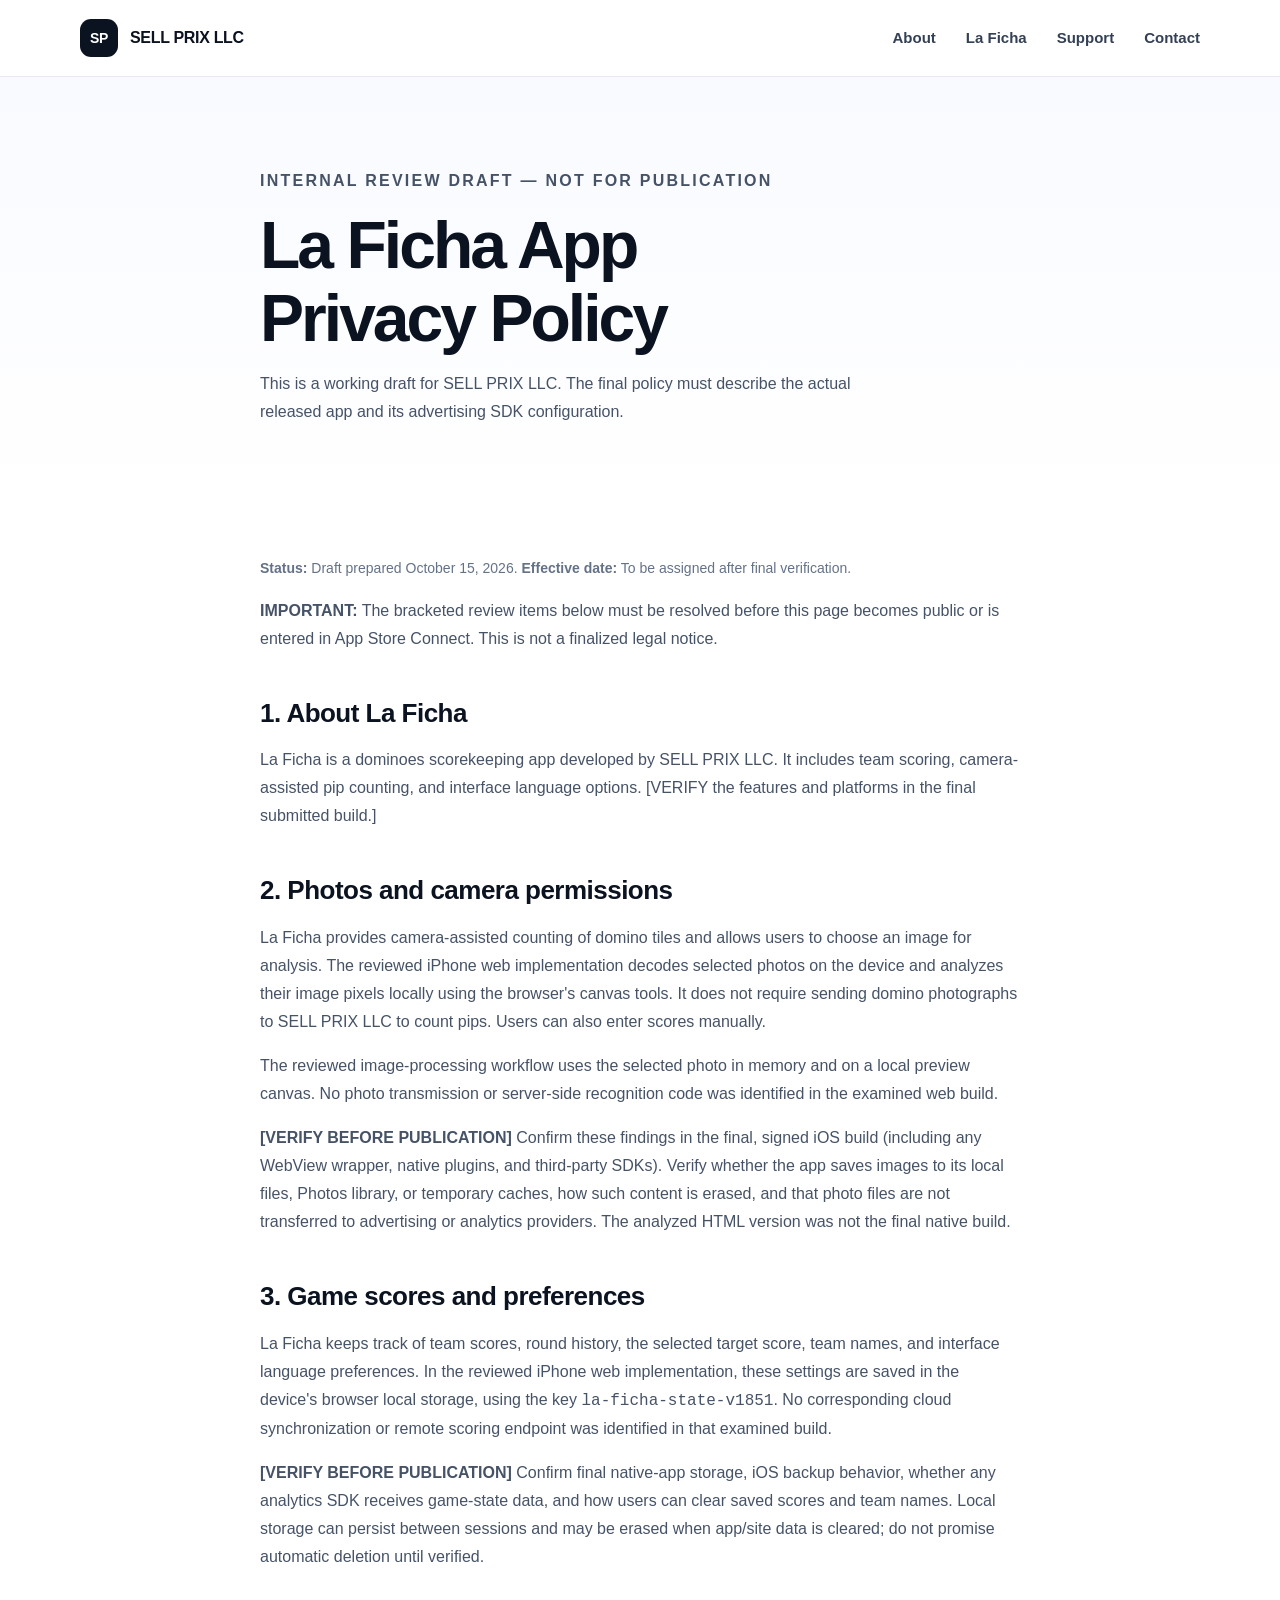
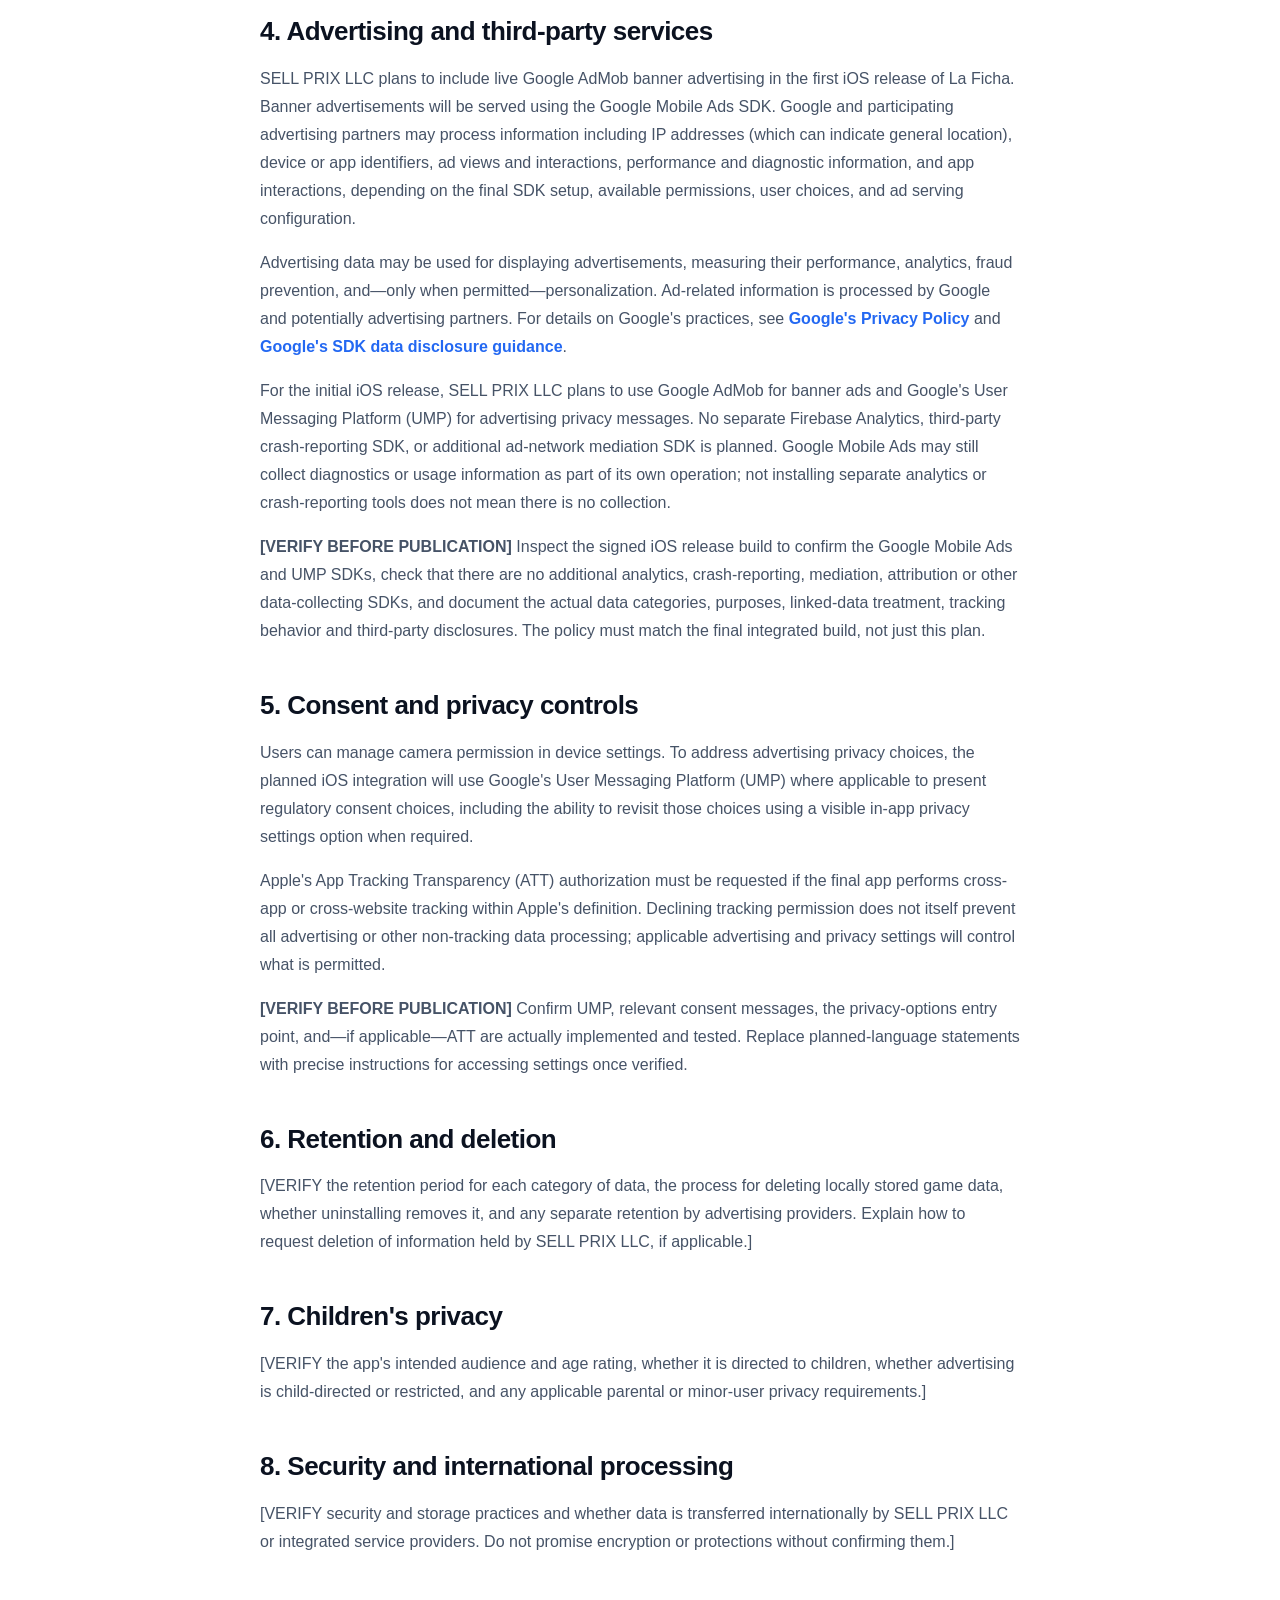
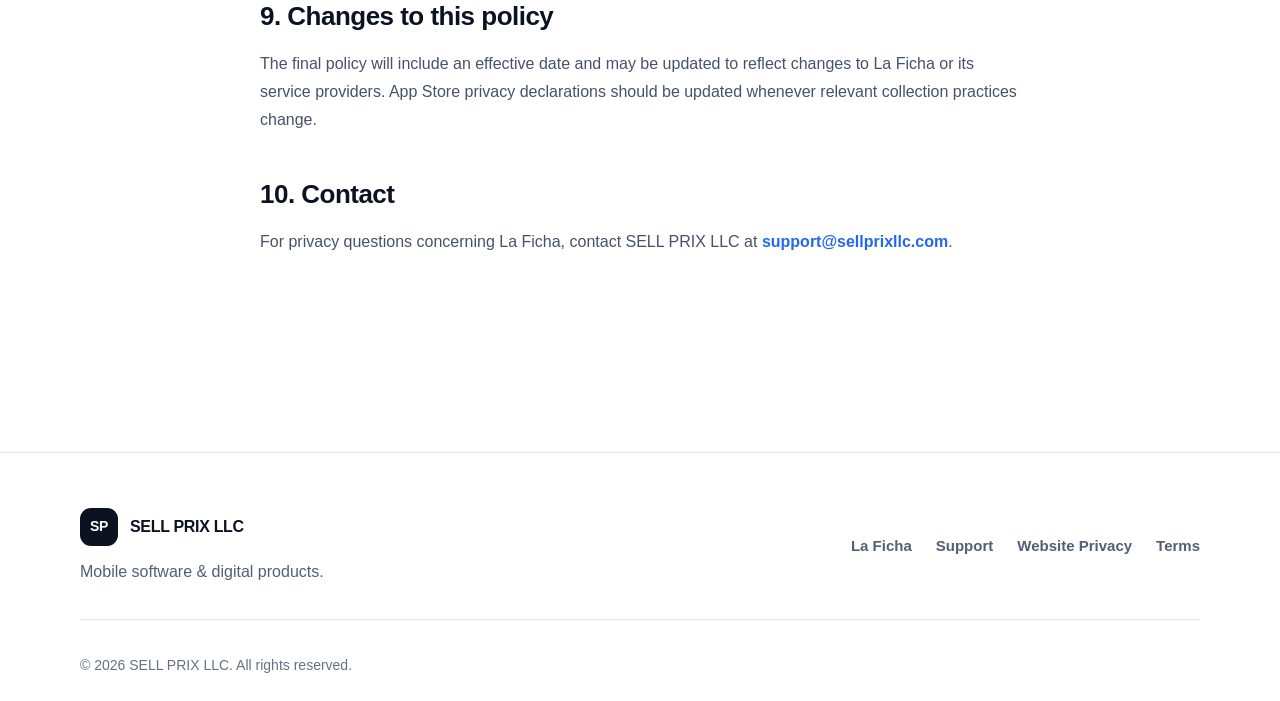
==== commit 85d5146a: "Record Google-only launch plan and absence of separate analytics/crash/mediation SDKs; preserve audi" ====
--- a/la-ficha-privacy.html
+++ b/la-ficha-privacy.html
@@ -49,7 +49,8 @@
         <h2>4. Advertising and third-party services</h2>
         <p>SELL PRIX LLC plans to include live Google AdMob banner advertising in the first iOS release of La Ficha. Banner advertisements will be served using the Google Mobile Ads SDK. Google and participating advertising partners may process information including IP addresses (which can indicate general location), device or app identifiers, ad views and interactions, performance and diagnostic information, and app interactions, depending on the final SDK setup, available permissions, user choices, and ad serving configuration.</p>
         <p>Advertising data may be used for displaying advertisements, measuring their performance, analytics, fraud prevention, and—only when permitted—personalization. Ad-related information is processed by Google and potentially advertising partners. For details on Google's practices, see <a class="text-link" href="https://policies.google.com/privacy">Google's Privacy Policy</a> and <a class="text-link" href="https://developers.google.com/admob/ios/privacy/data-disclosure">Google's SDK data disclosure guidance</a>.</p>
-        <p><strong>[VERIFY BEFORE PUBLICATION]</strong> Confirm the Google Mobile Ads SDK is included in the signed iOS release build; enumerate all mediation, analytics, and crash-reporting SDKs actually present; verify the exact data categories, purposes, processing roles, linked-data treatment, and tracking status. The policy must reflect the final integrated version, not just this launch plan.</p>
+        <p>For the initial iOS release, SELL PRIX LLC plans to use Google AdMob for banner ads and Google's User Messaging Platform (UMP) for advertising privacy messages. No separate Firebase Analytics, third-party crash-reporting SDK, or additional ad-network mediation SDK is planned. Google Mobile Ads may still collect diagnostics or usage information as part of its own operation; not installing separate analytics or crash-reporting tools does not mean there is no collection.</p>
+        <p><strong>[VERIFY BEFORE PUBLICATION]</strong> Inspect the signed iOS release build to confirm the Google Mobile Ads and UMP SDKs, check that there are no additional analytics, crash-reporting, mediation, attribution or other data-collecting SDKs, and document the actual data categories, purposes, linked-data treatment, tracking behavior and third-party disclosures. The policy must match the final integrated build, not just this plan.</p>
 
         <h2>5. Consent and privacy controls</h2>
         <p>Users can manage camera permission in device settings. To address advertising privacy choices, the planned iOS integration will use Google's User Messaging Platform (UMP) where applicable to present regulatory consent choices, including the ability to revisit those choices using a visible in-app privacy settings option when required.</p>
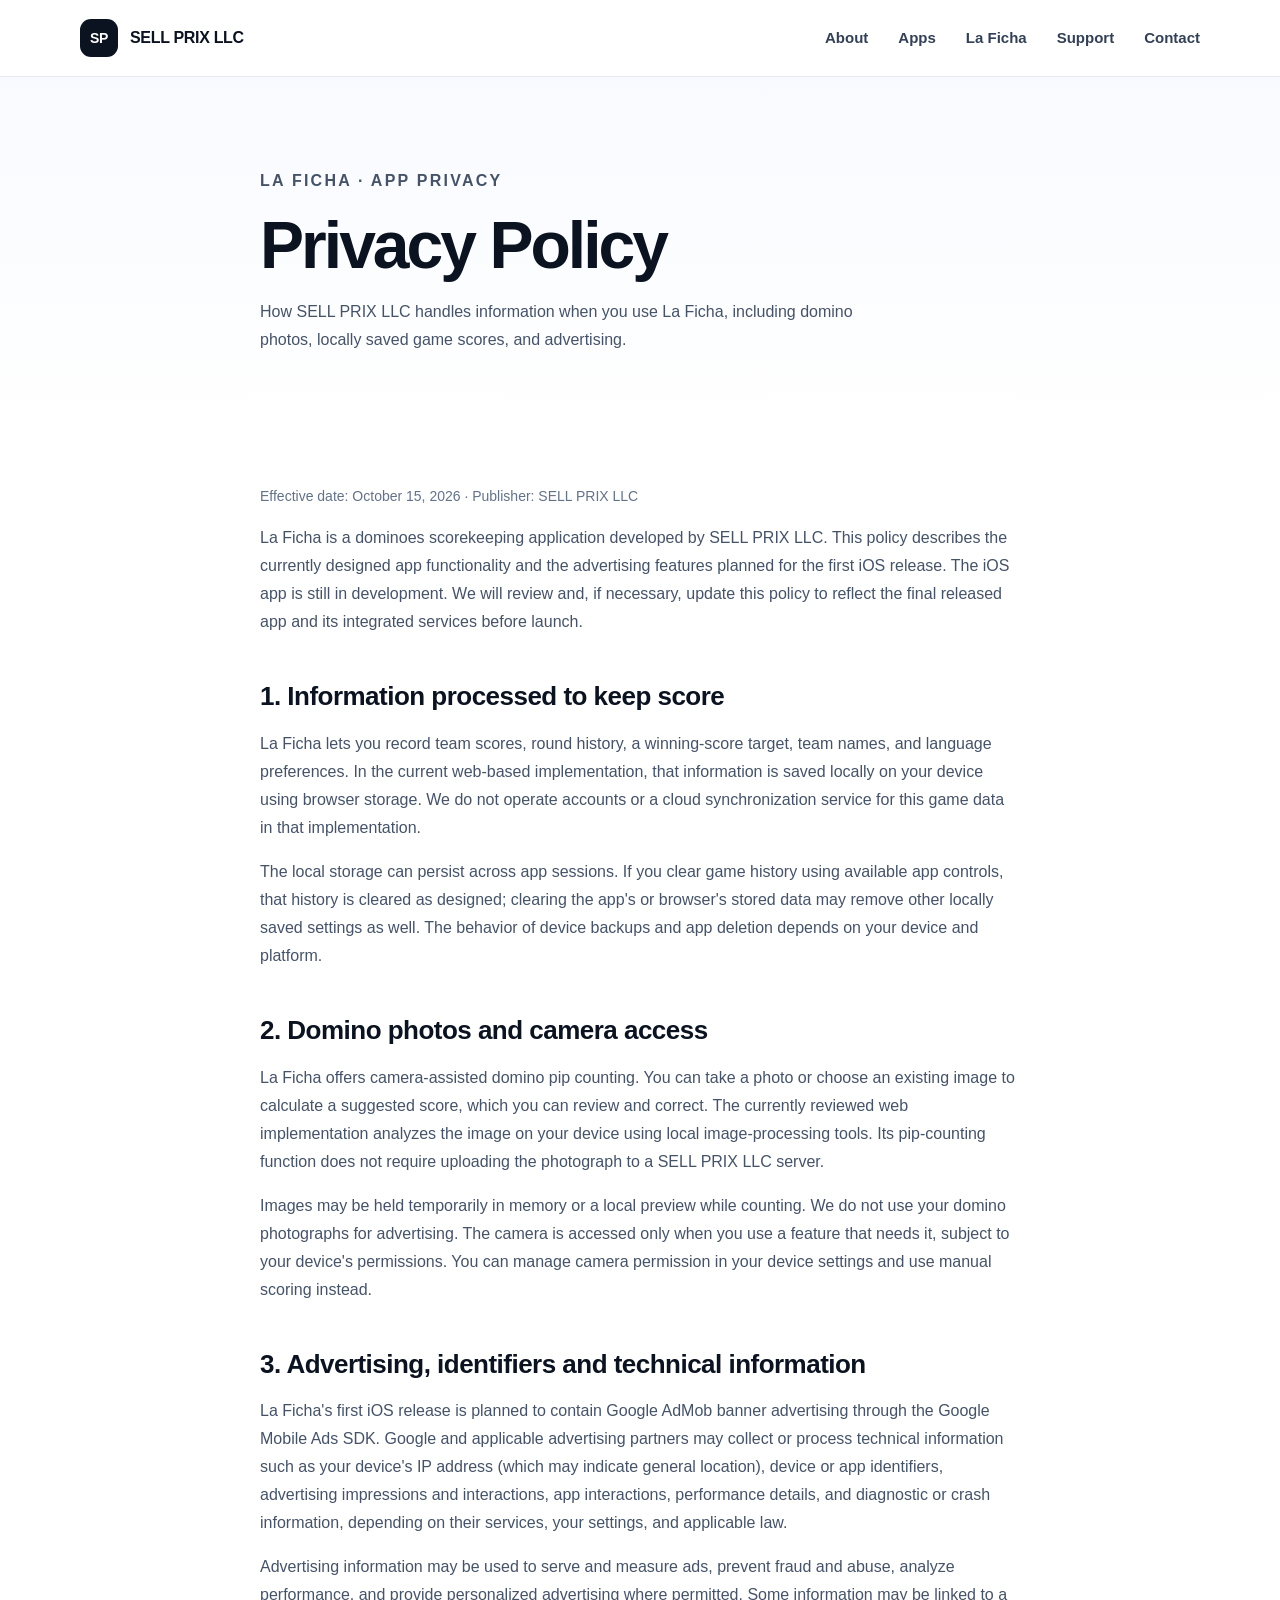
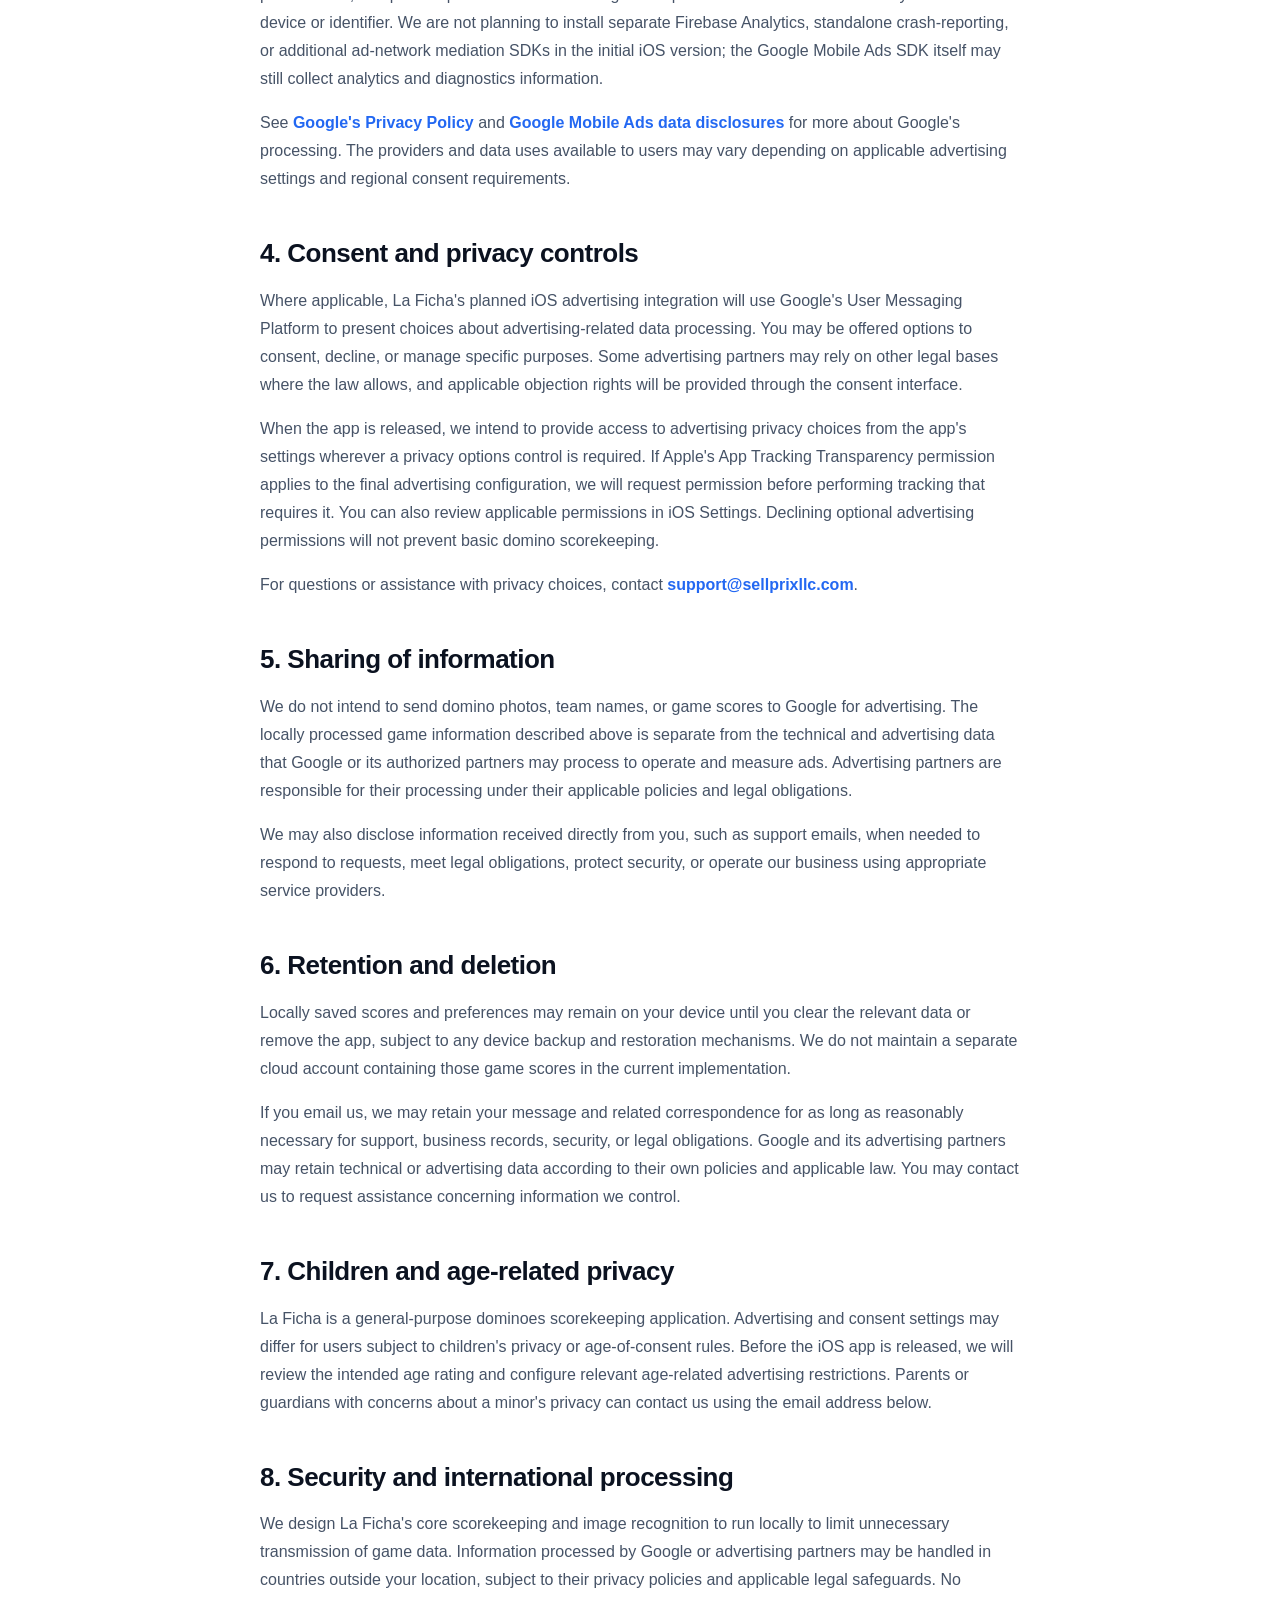
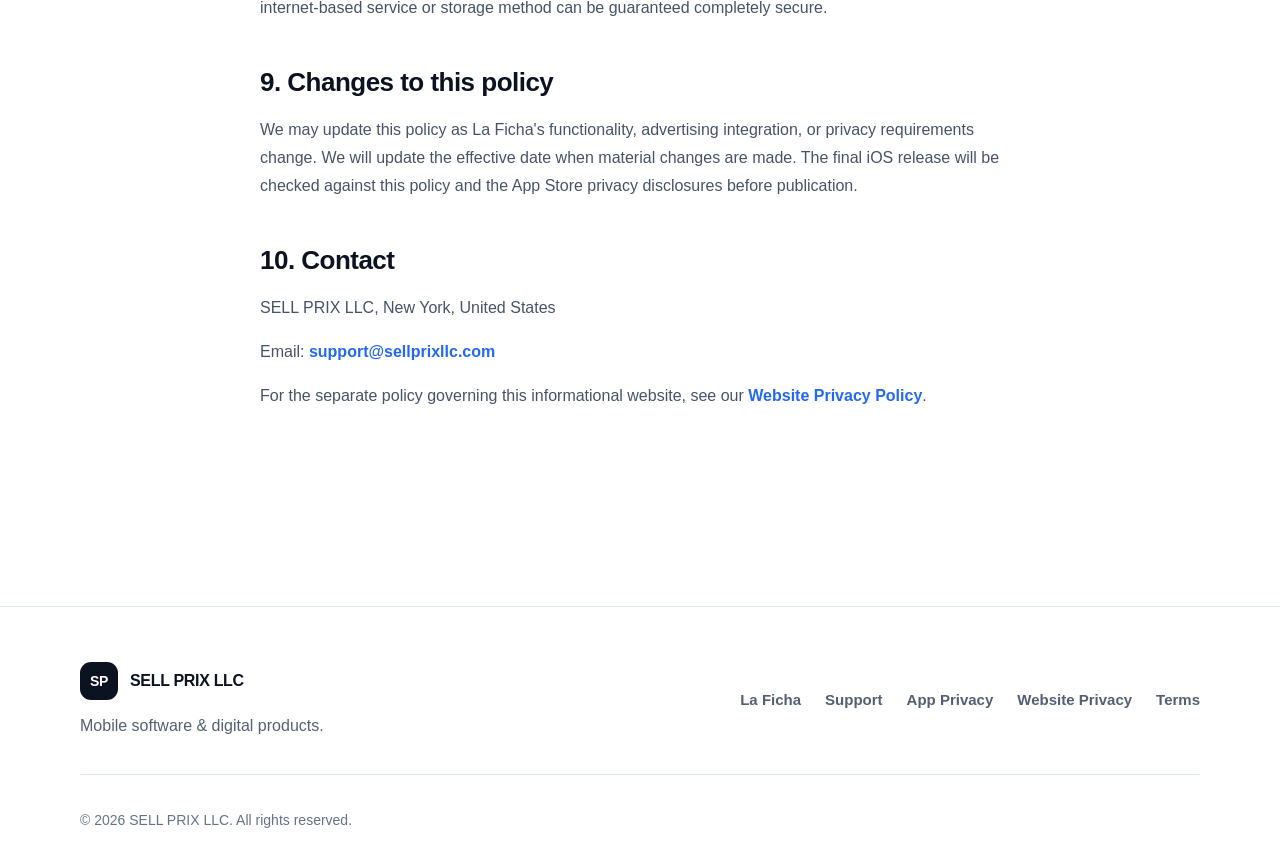
==== commit 2f04df20: "Publish clearly scoped La Ficha app privacy policy for AdMob disclosure and pre-release transparency" ====
--- a/la-ficha-privacy.html
+++ b/la-ficha-privacy.html
@@ -3,10 +3,10 @@
 <head>
   <meta charset="utf-8">
   <meta name="viewport" content="width=device-width, initial-scale=1">
-  <meta name="robots" content="noindex,nofollow">
   <meta name="theme-color" content="#0b1220">
-  <meta name="description" content="Internal review draft of the La Ficha app privacy policy. Not yet finalized or approved for publication.">
-  <title>La Ficha App Privacy — Internal Review Draft | SELL PRIX LLC</title>
+  <meta name="description" content="La Ficha app privacy policy from SELL PRIX LLC: local domino photo counting, game scores, AdMob advertising, privacy choices, data retention, and contact information.">
+  <title>La Ficha App Privacy Policy | SELL PRIX LLC</title>
+  <link rel="canonical" href="https://sellprixllc.com/la-ficha-privacy.html">
   <link rel="icon" type="image/svg+xml" href="favicon.svg">
   <link rel="stylesheet" href="styles.css?v=2026-refresh-1">
 </head>
@@ -14,70 +14,90 @@
   <a class="skip-link" href="#main-content">Skip to content</a>
   <header class="site-header">
     <div class="container nav-wrap">
-      <a class="brand" href="index.html" aria-label="SELL PRIX LLC home"><span class="brand-mark">SP</span><span>SELL PRIX LLC</span></a>
+      <a class="brand" href="index.html" aria-label="SELL PRIX LLC home">
+        <span class="brand-mark">SP</span><span>SELL PRIX LLC</span>
+      </a>
       <button class="nav-toggle" type="button" aria-label="Open navigation" aria-controls="primary-nav" aria-expanded="false">☰</button>
       <nav class="nav-links" id="primary-nav" aria-label="Primary navigation">
-        <a href="index.html#about">About</a><a href="la-ficha.html">La Ficha</a><a href="support.html">Support</a><a href="index.html#contact">Contact</a>
+        <a href="index.html#about">About</a>
+        <a href="index.html#apps">Apps</a>
+        <a href="la-ficha.html">La Ficha</a>
+        <a href="support.html">Support</a>
+        <a href="index.html#contact">Contact</a>
       </nav>
     </div>
   </header>
+
   <main id="main-content">
     <section class="page-hero">
       <div class="container content-narrow">
-        <p class="eyebrow">Internal review draft — not for publication</p>
-        <h1>La Ficha App Privacy Policy</h1>
-        <p>This is a working draft for SELL PRIX LLC. The final policy must describe the actual released app and its advertising SDK configuration.</p>
+        <p class="eyebrow">La Ficha · App privacy</p>
+        <h1>Privacy Policy</h1>
+        <p>How SELL PRIX LLC handles information when you use La Ficha, including domino photos, locally saved game scores, and advertising.</p>
       </div>
     </section>
+
     <section class="content-page">
       <div class="container content-narrow">
-        <p class="meta"><strong>Status:</strong> Draft prepared October 15, 2026. <strong>Effective date:</strong> To be assigned after final verification.</p>
-        <p><strong>IMPORTANT:</strong> The bracketed review items below must be resolved before this page becomes public or is entered in App Store Connect. This is not a finalized legal notice.</p>
+        <p class="meta">Effective date: October 15, 2026 · Publisher: SELL PRIX LLC</p>
+        <p>La Ficha is a dominoes scorekeeping application developed by SELL PRIX LLC. This policy describes the currently designed app functionality and the advertising features planned for the first iOS release. The iOS app is still in development. We will review and, if necessary, update this policy to reflect the final released app and its integrated services before launch.</p>
 
-        <h2>1. About La Ficha</h2>
-        <p>La Ficha is a dominoes scorekeeping app developed by SELL PRIX LLC. It includes team scoring, camera-assisted pip counting, and interface language options. [VERIFY the features and platforms in the final submitted build.]</p>
+        <h2>1. Information processed to keep score</h2>
+        <p>La Ficha lets you record team scores, round history, a winning-score target, team names, and language preferences. In the current web-based implementation, that information is saved locally on your device using browser storage. We do not operate accounts or a cloud synchronization service for this game data in that implementation.</p>
+        <p>The local storage can persist across app sessions. If you clear game history using available app controls, that history is cleared as designed; clearing the app's or browser's stored data may remove other locally saved settings as well. The behavior of device backups and app deletion depends on your device and platform.</p>
 
-        <h2>2. Photos and camera permissions</h2>
-        <p>La Ficha provides camera-assisted counting of domino tiles and allows users to choose an image for analysis. The reviewed iPhone web implementation decodes selected photos on the device and analyzes their image pixels locally using the browser's canvas tools. It does not require sending domino photographs to SELL PRIX LLC to count pips. Users can also enter scores manually.</p>
-        <p>The reviewed image-processing workflow uses the selected photo in memory and on a local preview canvas. No photo transmission or server-side recognition code was identified in the examined web build.</p>
-        <p><strong>[VERIFY BEFORE PUBLICATION]</strong> Confirm these findings in the final, signed iOS build (including any WebView wrapper, native plugins, and third-party SDKs). Verify whether the app saves images to its local files, Photos library, or temporary caches, how such content is erased, and that photo files are not transferred to advertising or analytics providers. The analyzed HTML version was not the final native build.</p>
+        <h2>2. Domino photos and camera access</h2>
+        <p>La Ficha offers camera-assisted domino pip counting. You can take a photo or choose an existing image to calculate a suggested score, which you can review and correct. The currently reviewed web implementation analyzes the image on your device using local image-processing tools. Its pip-counting function does not require uploading the photograph to a SELL PRIX LLC server.</p>
+        <p>Images may be held temporarily in memory or a local preview while counting. We do not use your domino photographs for advertising. The camera is accessed only when you use a feature that needs it, subject to your device's permissions. You can manage camera permission in your device settings and use manual scoring instead.</p>
 
-        <h2>3. Game scores and preferences</h2>
-        <p>La Ficha keeps track of team scores, round history, the selected target score, team names, and interface language preferences. In the reviewed iPhone web implementation, these settings are saved in the device's browser local storage, using the key <code>la-ficha-state-v1851</code>. No corresponding cloud synchronization or remote scoring endpoint was identified in that examined build.</p>
-        <p><strong>[VERIFY BEFORE PUBLICATION]</strong> Confirm final native-app storage, iOS backup behavior, whether any analytics SDK receives game-state data, and how users can clear saved scores and team names. Local storage can persist between sessions and may be erased when app/site data is cleared; do not promise automatic deletion until verified.</p>
+        <h2>3. Advertising, identifiers and technical information</h2>
+        <p>La Ficha's first iOS release is planned to contain Google AdMob banner advertising through the Google Mobile Ads SDK. Google and applicable advertising partners may collect or process technical information such as your device's IP address (which may indicate general location), device or app identifiers, advertising impressions and interactions, app interactions, performance details, and diagnostic or crash information, depending on their services, your settings, and applicable law.</p>
+        <p>Advertising information may be used to serve and measure ads, prevent fraud and abuse, analyze performance, and provide personalized advertising where permitted. Some information may be linked to a device or identifier. We are not planning to install separate Firebase Analytics, standalone crash-reporting, or additional ad-network mediation SDKs in the initial iOS version; the Google Mobile Ads SDK itself may still collect analytics and diagnostics information.</p>
+        <p>See <a class="text-link" href="https://policies.google.com/privacy">Google's Privacy Policy</a> and <a class="text-link" href="https://developers.google.com/admob/ios/privacy/data-disclosure">Google Mobile Ads data disclosures</a> for more about Google's processing. The providers and data uses available to users may vary depending on applicable advertising settings and regional consent requirements.</p>
 
-        <h2>4. Advertising and third-party services</h2>
-        <p>SELL PRIX LLC plans to include live Google AdMob banner advertising in the first iOS release of La Ficha. Banner advertisements will be served using the Google Mobile Ads SDK. Google and participating advertising partners may process information including IP addresses (which can indicate general location), device or app identifiers, ad views and interactions, performance and diagnostic information, and app interactions, depending on the final SDK setup, available permissions, user choices, and ad serving configuration.</p>
-        <p>Advertising data may be used for displaying advertisements, measuring their performance, analytics, fraud prevention, and—only when permitted—personalization. Ad-related information is processed by Google and potentially advertising partners. For details on Google's practices, see <a class="text-link" href="https://policies.google.com/privacy">Google's Privacy Policy</a> and <a class="text-link" href="https://developers.google.com/admob/ios/privacy/data-disclosure">Google's SDK data disclosure guidance</a>.</p>
-        <p>For the initial iOS release, SELL PRIX LLC plans to use Google AdMob for banner ads and Google's User Messaging Platform (UMP) for advertising privacy messages. No separate Firebase Analytics, third-party crash-reporting SDK, or additional ad-network mediation SDK is planned. Google Mobile Ads may still collect diagnostics or usage information as part of its own operation; not installing separate analytics or crash-reporting tools does not mean there is no collection.</p>
-        <p><strong>[VERIFY BEFORE PUBLICATION]</strong> Inspect the signed iOS release build to confirm the Google Mobile Ads and UMP SDKs, check that there are no additional analytics, crash-reporting, mediation, attribution or other data-collecting SDKs, and document the actual data categories, purposes, linked-data treatment, tracking behavior and third-party disclosures. The policy must match the final integrated build, not just this plan.</p>
+        <h2>4. Consent and privacy controls</h2>
+        <p>Where applicable, La Ficha's planned iOS advertising integration will use Google's User Messaging Platform to present choices about advertising-related data processing. You may be offered options to consent, decline, or manage specific purposes. Some advertising partners may rely on other legal bases where the law allows, and applicable objection rights will be provided through the consent interface.</p>
+        <p>When the app is released, we intend to provide access to advertising privacy choices from the app's settings wherever a privacy options control is required. If Apple's App Tracking Transparency permission applies to the final advertising configuration, we will request permission before performing tracking that requires it. You can also review applicable permissions in iOS Settings. Declining optional advertising permissions will not prevent basic domino scorekeeping.</p>
+        <p>For questions or assistance with privacy choices, contact <a class="text-link" href="mailto:support@sellprixllc.com">support@sellprixllc.com</a>.</p>
 
-        <h2>5. Consent and privacy controls</h2>
-        <p>Users can manage camera permission in device settings. To address advertising privacy choices, the planned iOS integration will use Google's User Messaging Platform (UMP) where applicable to present regulatory consent choices, including the ability to revisit those choices using a visible in-app privacy settings option when required.</p>
-        <p>Apple's App Tracking Transparency (ATT) authorization must be requested if the final app performs cross-app or cross-website tracking within Apple's definition. Declining tracking permission does not itself prevent all advertising or other non-tracking data processing; applicable advertising and privacy settings will control what is permitted.</p>
-        <p><strong>[VERIFY BEFORE PUBLICATION]</strong> Confirm UMP, relevant consent messages, the privacy-options entry point, and—if applicable—ATT are actually implemented and tested. Replace planned-language statements with precise instructions for accessing settings once verified.</p>
+        <h2>5. Sharing of information</h2>
+        <p>We do not intend to send domino photos, team names, or game scores to Google for advertising. The locally processed game information described above is separate from the technical and advertising data that Google or its authorized partners may process to operate and measure ads. Advertising partners are responsible for their processing under their applicable policies and legal obligations.</p>
+        <p>We may also disclose information received directly from you, such as support emails, when needed to respond to requests, meet legal obligations, protect security, or operate our business using appropriate service providers.</p>
 
         <h2>6. Retention and deletion</h2>
-        <p>[VERIFY the retention period for each category of data, the process for deleting locally stored game data, whether uninstalling removes it, and any separate retention by advertising providers. Explain how to request deletion of information held by SELL PRIX LLC, if applicable.]</p>
+        <p>Locally saved scores and preferences may remain on your device until you clear the relevant data or remove the app, subject to any device backup and restoration mechanisms. We do not maintain a separate cloud account containing those game scores in the current implementation.</p>
+        <p>If you email us, we may retain your message and related correspondence for as long as reasonably necessary for support, business records, security, or legal obligations. Google and its advertising partners may retain technical or advertising data according to their own policies and applicable law. You may contact us to request assistance concerning information we control.</p>
 
-        <h2>7. Children's privacy</h2>
-        <p>[VERIFY the app's intended audience and age rating, whether it is directed to children, whether advertising is child-directed or restricted, and any applicable parental or minor-user privacy requirements.]</p>
+        <h2>7. Children and age-related privacy</h2>
+        <p>La Ficha is a general-purpose dominoes scorekeeping application. Advertising and consent settings may differ for users subject to children's privacy or age-of-consent rules. Before the iOS app is released, we will review the intended age rating and configure relevant age-related advertising restrictions. Parents or guardians with concerns about a minor's privacy can contact us using the email address below.</p>
 
         <h2>8. Security and international processing</h2>
-        <p>[VERIFY security and storage practices and whether data is transferred internationally by SELL PRIX LLC or integrated service providers. Do not promise encryption or protections without confirming them.]</p>
+        <p>We design La Ficha's core scorekeeping and image recognition to run locally to limit unnecessary transmission of game data. Information processed by Google or advertising partners may be handled in countries outside your location, subject to their privacy policies and applicable legal safeguards. No internet-based service or storage method can be guaranteed completely secure.</p>
 
         <h2>9. Changes to this policy</h2>
-        <p>The final policy will include an effective date and may be updated to reflect changes to La Ficha or its service providers. App Store privacy declarations should be updated whenever relevant collection practices change.</p>
+        <p>We may update this policy as La Ficha's functionality, advertising integration, or privacy requirements change. We will update the effective date when material changes are made. The final iOS release will be checked against this policy and the App Store privacy disclosures before publication.</p>
 
         <h2>10. Contact</h2>
-        <p>For privacy questions concerning La Ficha, contact SELL PRIX LLC at <a class="text-link" href="mailto:support@sellprixllc.com">support@sellprixllc.com</a>.</p>
+        <p>SELL PRIX LLC, New York, United States</p>
+        <p>Email: <a class="text-link" href="mailto:support@sellprixllc.com">support@sellprixllc.com</a></p>
+        <p>For the separate policy governing this informational website, see our <a class="text-link" href="privacy.html">Website Privacy Policy</a>.</p>
       </div>
     </section>
   </main>
+
   <footer class="site-footer">
     <div class="container footer-grid">
-      <div><a class="brand footer-brand" href="index.html"><span class="brand-mark">SP</span><span>SELL PRIX LLC</span></a><p>Mobile software &amp; digital products.</p></div>
-      <div class="footer-links"><a href="la-ficha.html">La Ficha</a><a href="support.html">Support</a><a href="privacy.html">Website Privacy</a><a href="terms.html">Terms</a></div>
+      <div>
+        <a class="brand footer-brand" href="index.html"><span class="brand-mark">SP</span><span>SELL PRIX LLC</span></a>
+        <p>Mobile software &amp; digital products.</p>
+      </div>
+      <div class="footer-links">
+        <a href="la-ficha.html">La Ficha</a>
+        <a href="support.html">Support</a>
+        <a href="la-ficha-privacy.html" aria-current="page">App Privacy</a>
+        <a href="privacy.html">Website Privacy</a>
+        <a href="terms.html">Terms</a>
+      </div>
     </div>
     <div class="container copyright">© 2026 SELL PRIX LLC. All rights reserved.</div>
   </footer>
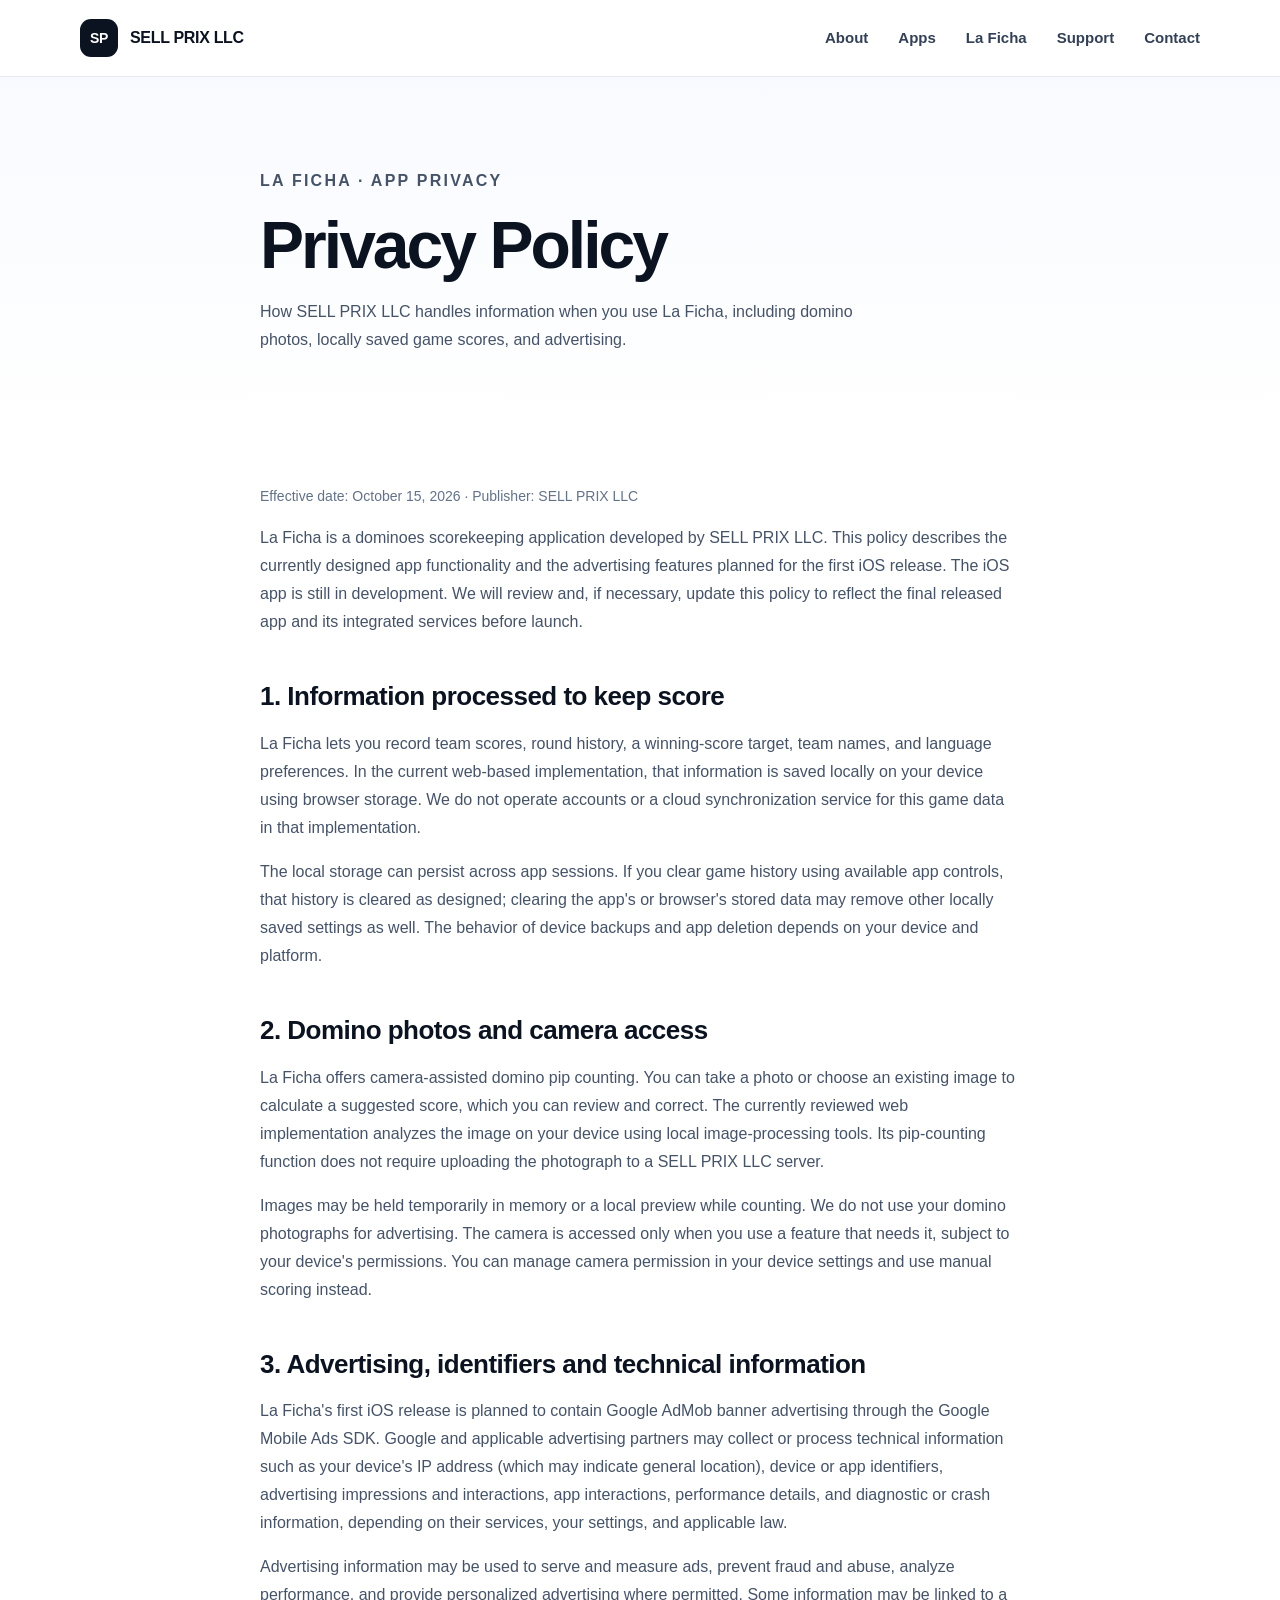
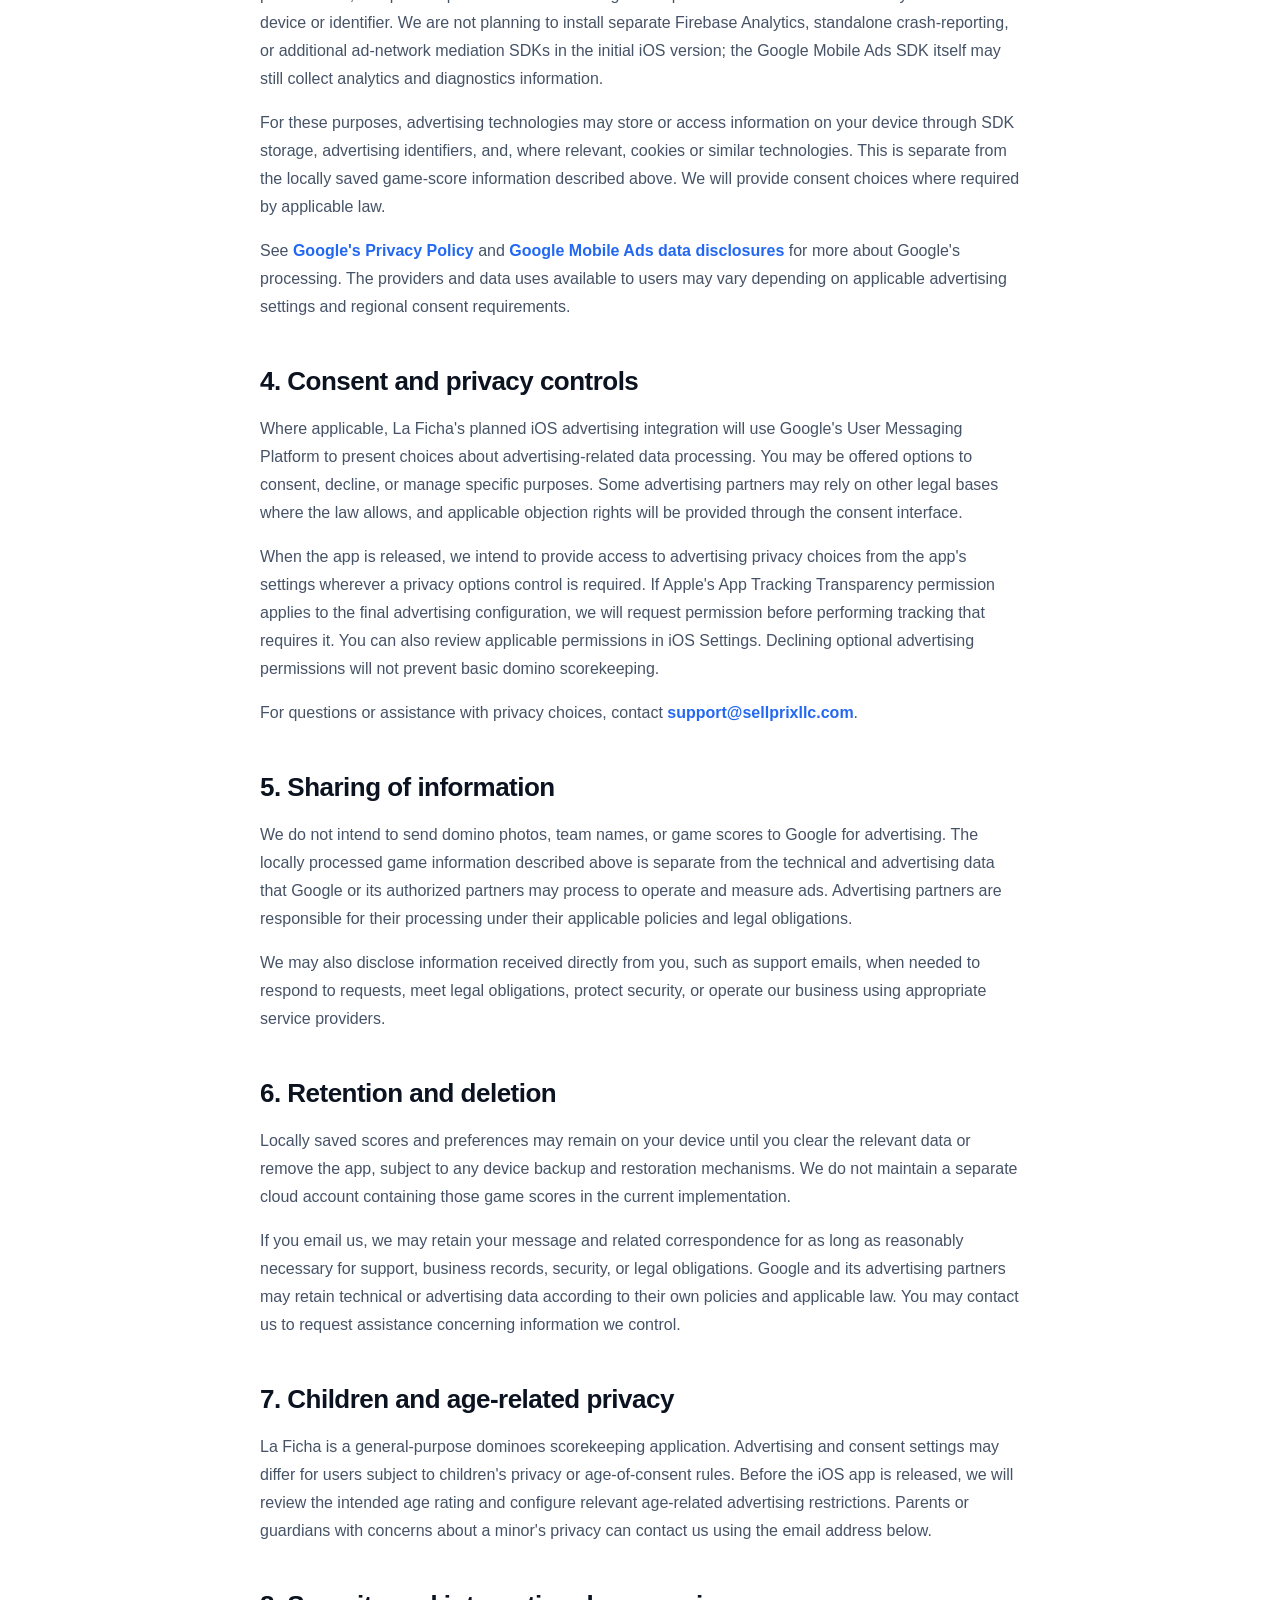
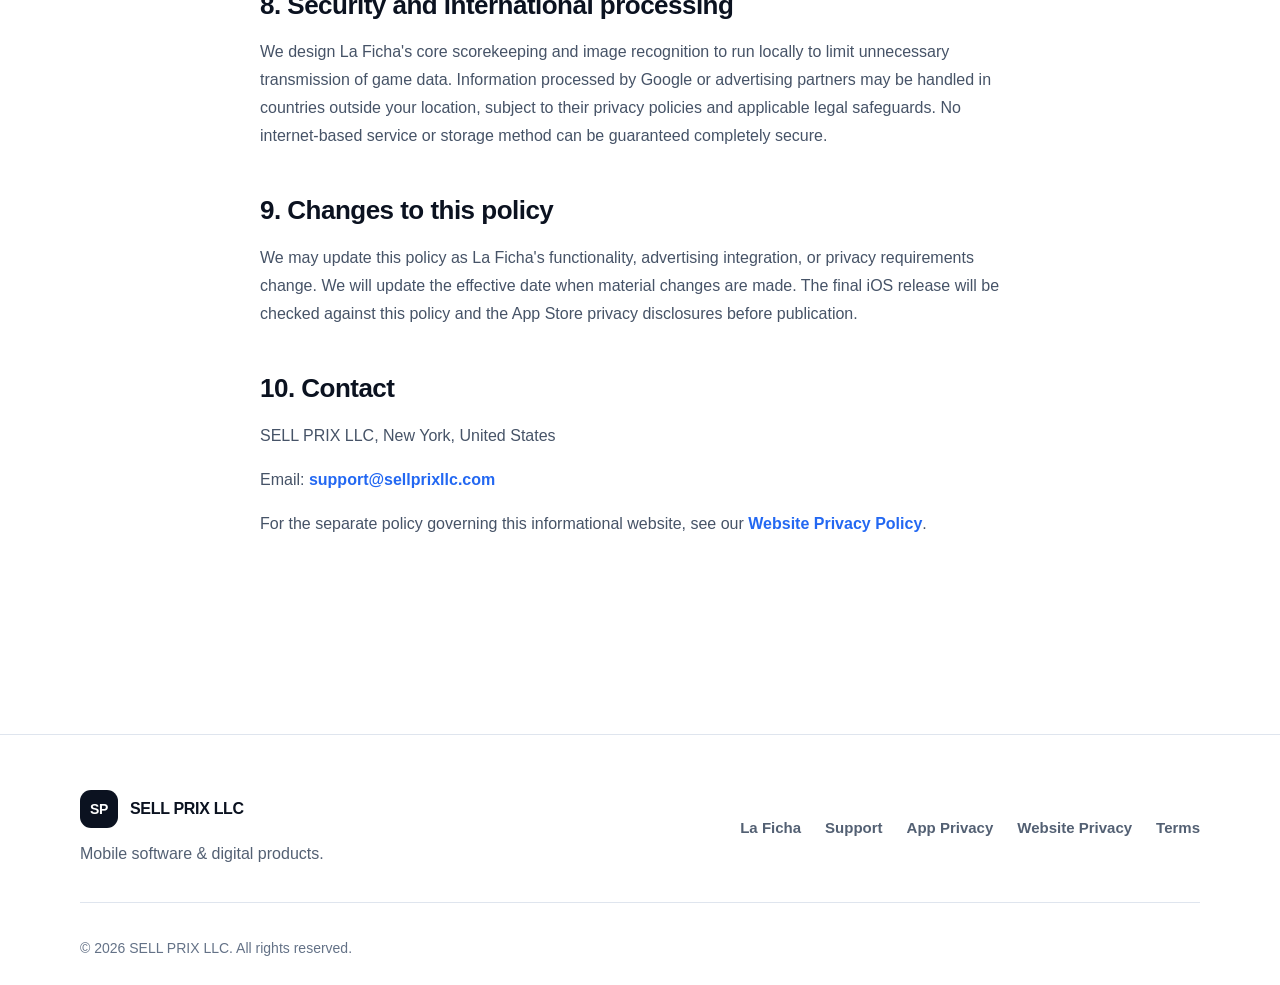
==== commit ef6dc7dd: "Clarify cookies and device storage in La Ficha app advertising privacy policy" ====
--- a/la-ficha-privacy.html
+++ b/la-ficha-privacy.html
@@ -53,6 +53,7 @@
         <h2>3. Advertising, identifiers and technical information</h2>
         <p>La Ficha's first iOS release is planned to contain Google AdMob banner advertising through the Google Mobile Ads SDK. Google and applicable advertising partners may collect or process technical information such as your device's IP address (which may indicate general location), device or app identifiers, advertising impressions and interactions, app interactions, performance details, and diagnostic or crash information, depending on their services, your settings, and applicable law.</p>
         <p>Advertising information may be used to serve and measure ads, prevent fraud and abuse, analyze performance, and provide personalized advertising where permitted. Some information may be linked to a device or identifier. We are not planning to install separate Firebase Analytics, standalone crash-reporting, or additional ad-network mediation SDKs in the initial iOS version; the Google Mobile Ads SDK itself may still collect analytics and diagnostics information.</p>
+        <p>For these purposes, advertising technologies may store or access information on your device through SDK storage, advertising identifiers, and, where relevant, cookies or similar technologies. This is separate from the locally saved game-score information described above. We will provide consent choices where required by applicable law.</p>
         <p>See <a class="text-link" href="https://policies.google.com/privacy">Google's Privacy Policy</a> and <a class="text-link" href="https://developers.google.com/admob/ios/privacy/data-disclosure">Google Mobile Ads data disclosures</a> for more about Google's processing. The providers and data uses available to users may vary depending on applicable advertising settings and regional consent requirements.</p>
 
         <h2>4. Consent and privacy controls</h2>
